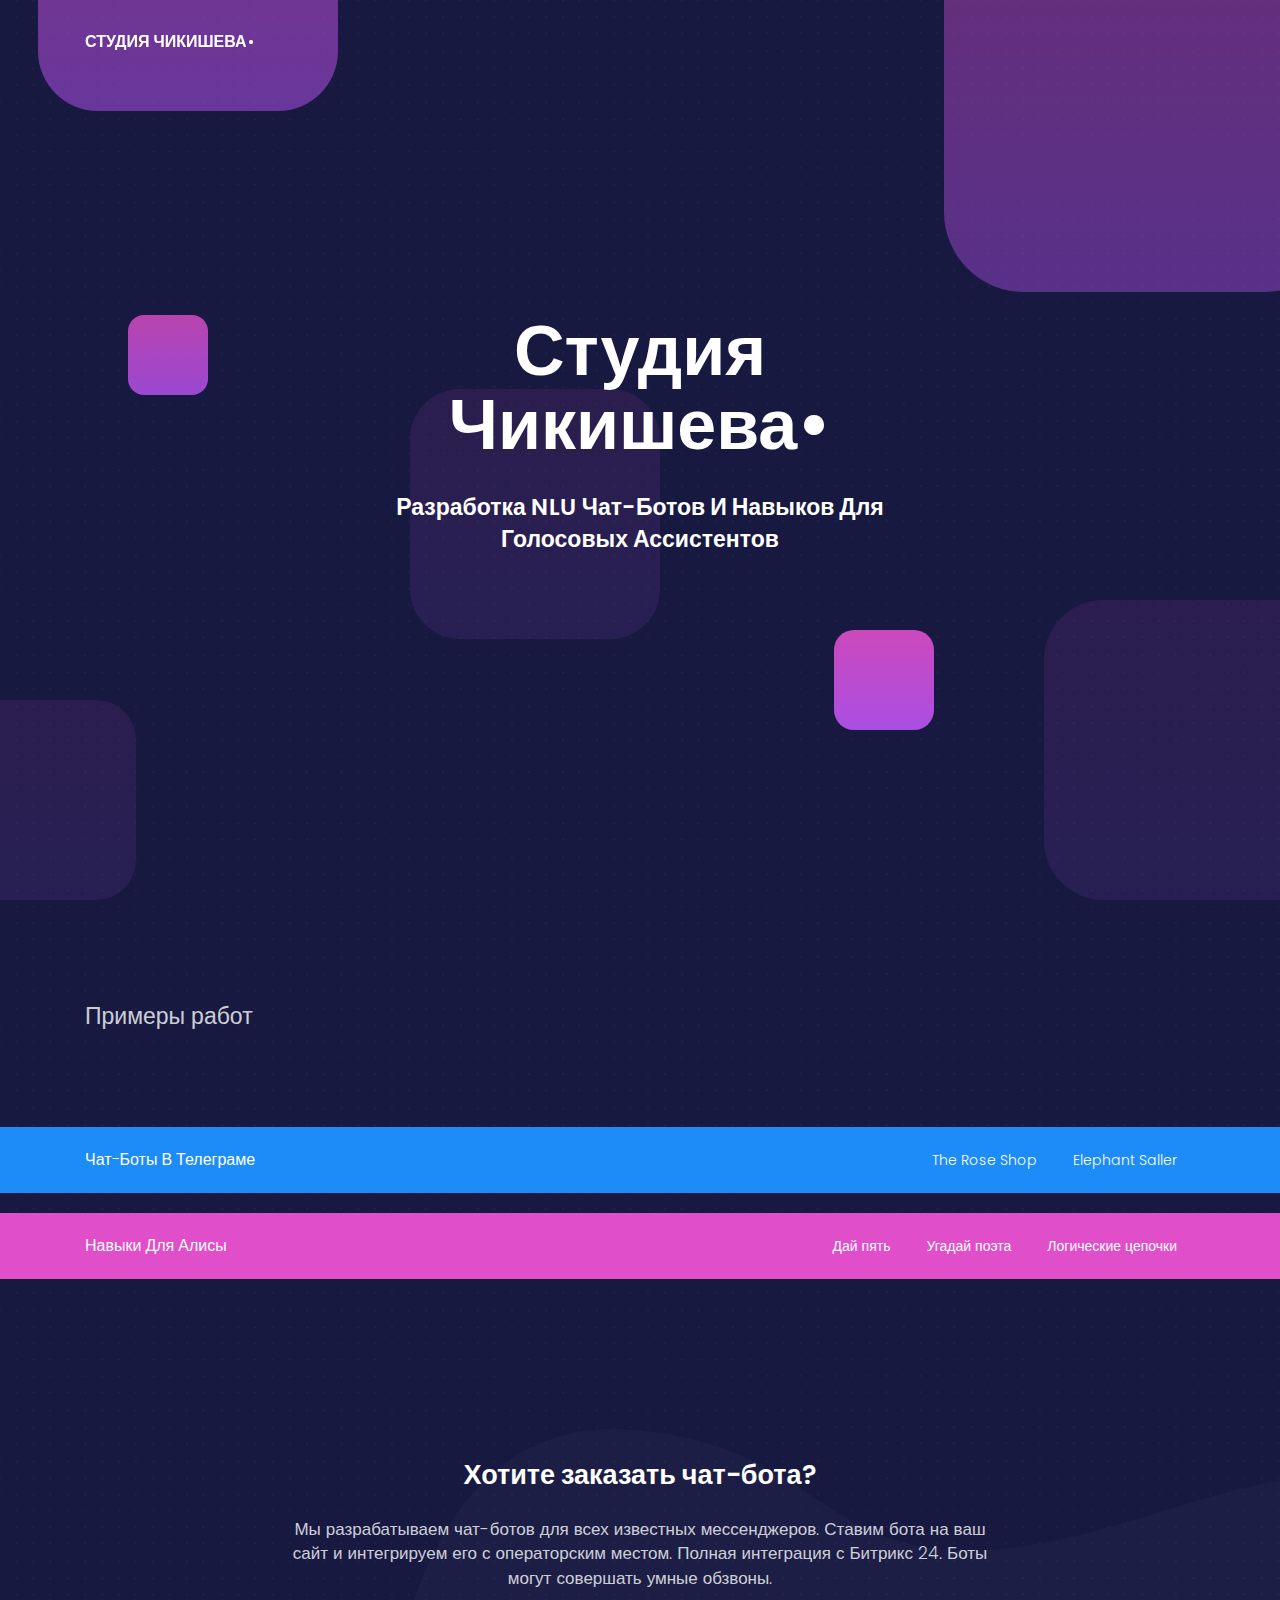
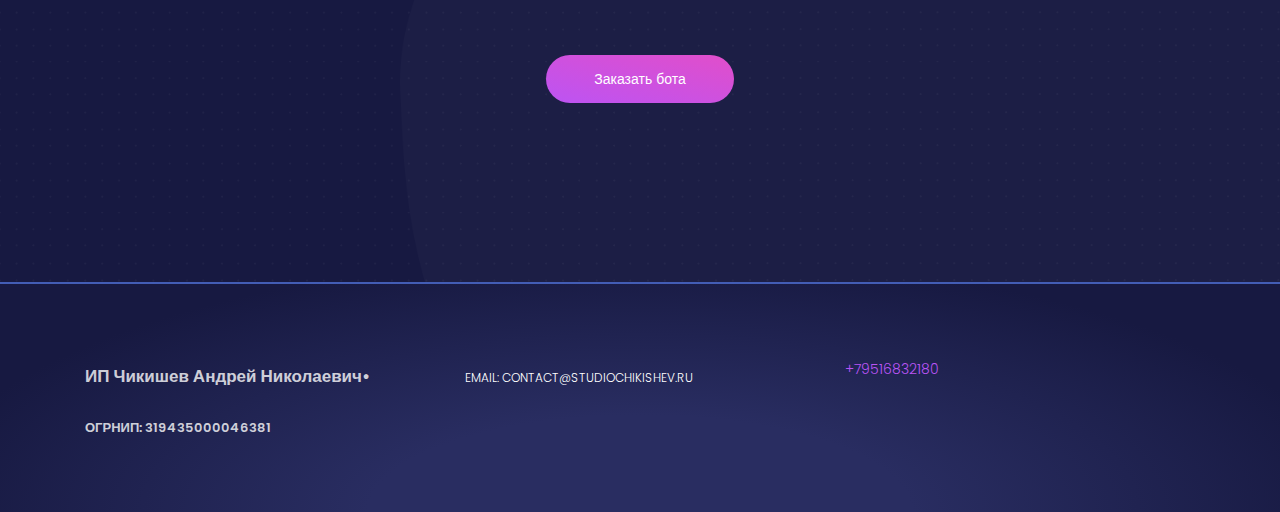
==== index.html @ 6bd506ae "test" ====
<!DOCTYPE html>
<html lang="ru">

<head>
    <meta charset="utf-8" />
    <meta name="viewport" content="width=device-width, initial-scale=1, shrink-to-fit=no">
    <link rel="apple-touch-icon" sizes="76x76" href="./assets/img/apple-icon.png">
    <title>
        СТУДИЯ ЧИКИШЕВА•
    </title>
    <!--     Fonts and icons     -->
    <link href="https://fonts.googleapis.com/css?family=Poppins:200,300,400,600,700,800" rel="stylesheet" />
    <link href="https://use.fontawesome.com/releases/v5.0.6/css/all.css" rel="stylesheet">
    <!-- Nucleo Icons -->
    <link href="./assets/css/nucleo-icons.css" rel="stylesheet" />
    <!-- CSS Files -->
    <link href="./assets/css/blk-design-system.css?v=1.0.0" rel="stylesheet" />
    <!-- CSS Just for demo purpose, don't include it in your project -->
    <link href="./assets/demo/demo.css" rel="stylesheet" />
</head>

<body class="index-page">
<!-- Navbar -->
<nav class="navbar navbar-expand-lg fixed-top navbar-transparent " color-on-scroll="100">
    <div class="container">
        <div class="navbar-translate">
            <a class="navbar-brand" href="index.html" rel="tooltip" title="Разработка NLU чат-ботов и навыков для голосовых ассистентов" data-placement="bottom" target="_blank">
                <span>СТУДИЯ ЧИКИШЕВА•</span>
            </a>
            <button class="navbar-toggler navbar-toggler" type="button" data-toggle="collapse" data-target="#navigation" aria-controls="navigation-index" aria-expanded="false" aria-label="Toggle navigation">
                <span class="navbar-toggler-bar bar1"></span>
                <span class="navbar-toggler-bar bar2"></span>
                <span class="navbar-toggler-bar bar3"></span>
            </button>
        </div>
        <div class="collapse navbar-collapse justify-content-end" id="navigation">
            <div class="navbar-collapse-header">
                <div class="row">
                    <div class="col-6 collapse-brand">
                        <a>
                            СТУДИЯ ЧИКИШЕВА•
                        </a>
                    </div>
                    <div class="col-6 collapse-close text-right">
                        <button type="button" class="navbar-toggler" data-toggle="collapse" data-target="#navigation" aria-controls="navigation-index" aria-expanded="false" aria-label="Toggle navigation">
                            <i class="tim-icons icon-simple-remove"></i>
                        </button>
                    </div>
                </div>
            </div>
            <!--<ul class="navbar-nav">
                <li class="nav-item p-0">
                    <a class="nav-link" rel="tooltip" title="Follow us on Twitter" data-placement="bottom" href="https://twitter.com/CreativeTim" target="_blank">
                        <i class="fab fa-twitter"></i>
                        <p class="d-lg-none d-xl-none">Twitter</p>
                    </a>
                </li>
                <li class="nav-item p-0">
                    <a class="nav-link" rel="tooltip" title="Like us on Facebook" data-placement="bottom" href="https://www.facebook.com/CreativeTim" target="_blank">
                        <i class="fab fa-facebook-square"></i>
                        <p class="d-lg-none d-xl-none">Facebook</p>
                    </a>
                </li>
                <li class="nav-item p-0">
                    <a class="nav-link" rel="tooltip" title="Follow us on Instagram" data-placement="bottom" href="https://www.instagram.com/CreativeTimOfficial" target="_blank">
                        <i class="fab fa-instagram"></i>
                        <p class="d-lg-none d-xl-none">Instagram</p>
                    </a>
                </li>
            </ul>-->
        </div>
    </div>
</nav>
<!-- End Navbar -->


<div class="wrapper">
    <div class="page-header header-filter">
        <div class="squares square1"></div>
        <div class="squares square2"></div>
        <div class="squares square3"></div>
        <div class="squares square4"></div>
        <div class="squares square5"></div>
        <div class="squares square6"></div>
        <div class="squares square7"></div>
        <div class="container">
            <div class="content-center brand">
                <h1 class="h1-seo">Студия Чикишева•</h1>
                <h3>Разработка NLU чат-ботов и навыков для голосовых ассистентов</h3>
            </div>
        </div>
    </div>
    <!--<div class="section section-navbars">
        <img src="assets/img/path3.png" class="path">
        <div class="container" id="menu-dropdown">
            <h3 class="title mb-3">Примеры работ</h3>
        </div>
    </div>-->

    <div class="section section-tabs">
        <div class="container">
            <div class="title">
                <h3 class="mb-3">Примеры работ</h3>
            </div>
            <!--<div class="row">
                <div class="col-md-10 ml-auto col-xl-6 mr-auto">
                    <div class="mb-3">
                        <small class="text-uppercase font-weight-bold">telegram</small>
                    </div>
                    &lt;!&ndash; Nav tabs &ndash;&gt;
                    <div class="card">
                        <div class="card-header">
                            <ul class="nav nav-tabs nav-tabs-primary" role="tablist">
                                <li class="nav-item">
                                    <a class="nav-link active" data-toggle="tab" href="https://telegram.me/my_shi_bot" role="tablist">
                                        <i class="tim-icons icon-spaceship"></i> Elephant saller
                                    </a>
                                </li>
                                &lt;!&ndash;<li class="nav-item">
                                    <a class="nav-link" data-toggle="tab" href="#link2" role="tablist">
                                        <i class="tim-icons icon-settings-gear-63"></i> Settings
                                    </a>
                                </li>
                                <li class="nav-item">
                                    <a class="nav-link" data-toggle="tab" href="#link3" role="tablist">
                                        <i class="tim-icons icon-bag-16"></i> Options
                                    </a>
                                </li>&ndash;&gt;
                            </ul>
                        </div>
                        <div class="card-body">
                            &lt;!&ndash; Tab panes &ndash;&gt;
                            <div class="tab-content tab-space">
                                <div class="tab-pane active" id="link1">
                                    <p>Бот с помощью которого можно оплачивать товары прямо в телеграме.
                                        <br />
                                        <br/> Оплата осуществляется через сервис Яндекс-Деньги.</p>
                                </div>
                                &lt;!&ndash;<div class="tab-pane" id="link2">
                                    <p>Completely synergize resource taxing relationships via premier niche markets. Professionally cultivate one-to-one customer service with robust ideas.
                                        <br />
                                        <br/>Dynamically innovate resource-leveling customer service for state of the art customer service.</p>
                                </div>
                                <div class="tab-pane" id="link3">
                                    <p>Efficiently unleash cross-media information without cross-media value. Quickly maximize timely deliverables for real-time schemas.
                                        <br />
                                        <br/> Dramatically maintain clicks-and-mortar solutions without functional solutions.</p>
                                </div>&ndash;&gt;
                            </div>
                        </div>
                    </div>
                </div>
                <div class="col-md-10 ml-auto col-xl-6 mr-auto">
                    <div class="mb-3">
                        <small class="text-uppercase font-weight-bold">telegram</small>
                    </div>
                    &lt;!&ndash; Tabs with Background on Card &ndash;&gt;
                    <div class="card">
                        <div class="card-header">
                            <ul class="nav nav-tabs nav-tabs-primary" role="tablist">
                                <li class="nav-item">
                                    <a class="nav-link active" data-toggle="tab" href="https://telegram.me/flowerstestchikishev_bot" role="tablist">
                                        The Rose Shop
                                    </a>
                                </li>
                                &lt;!&ndash;<li class="nav-item">
                                    <a class="nav-link" data-toggle="tab" href="#link5" role="tablist">
                                        Settings
                                    </a>
                                </li>
                                <li class="nav-item">
                                    <a class="nav-link" data-toggle="tab" href="#link6" role="tablist">
                                        Options
                                    </a>
                                </li>&ndash;&gt;
                            </ul>
                        </div>
                        <div class="card-body">
                            &lt;!&ndash; Tab panes &ndash;&gt;
                            <div class="tab-content tab-space">
                                <div class="tab-pane active" id="nav-link active">
                                    <p> Бот продавец цветов. Проверяет есть ли определнный товар в базе данных, выводит пользователю информацию о цене и других харрактеристиках товара. Считает общую сумму заказа.
                                </div>
                                &lt;!&ndash;<div class="tab-pane" id="link5">
                                    <p> I will be the leader of a company that ends up being worth billions of dollars, because I got the answers. I understand culture. I am the nucleus. I think that’s a responsibility that I have, to push possibilities, to show people, this is the level that things could be at. I think that’s a responsibility that I have, to push possibilities, to show people, this is the level that things could be at. </p>
                                </div>
                                <div class="tab-pane" id="link6">
                                    <p>I think that’s a responsibility that I have, to push possibilities, to show people, this is the level that things could be at. So when you get something that has the name Kanye West on it, it’s supposed to be pushing the furthest possibilities. I will be the leader of a company that ends up being worth billions of dollars, because I got the answers. I understand culture. I am the nucleus.</p>
                                </div>&ndash;&gt;
                            </div>
                        </div>
                    </div>
                    &lt;!&ndash; End Tabs on plain Card &ndash;&gt;
                </div>
                <div class="col-md-10 ml-auto col-xl-6 mr-auto">
                    <div class="mb-3">
                        <small class="text-uppercase font-weight-bold">telegram</small>
                    </div>
                    &lt;!&ndash; Tabs with Background on Card &ndash;&gt;
                    <div class="card">
                        <div class="card-header">
                            <ul class="nav nav-tabs nav-tabs-primary" role="tablist">
                                <li class="nav-item active">
                                    <a class="nav-link" href="https://telegram.me/flowerstestchikishev_bot">
                                        The Rose Shop
                                    </a>
                                </li>
                                &lt;!&ndash;<li class="nav-item">
                                    <a class="nav-link" data-toggle="tab" href="#link5" role="tablist">
                                        Settings
                                    </a>
                                </li>
                                <li class="nav-item">
                                    <a class="nav-link" data-toggle="tab" href="#link6" role="tablist">
                                        Options
                                    </a>
                                </li>&ndash;&gt;
                            </ul>
                        </div>
                        <div class="card-body">
                            &lt;!&ndash; Tab panes &ndash;&gt;
                            <div class="tab-content tab-space">
                                <div class="tab-pane active" src="https://telegram.me/flowerstestchikishev_bot">
                                    <p> Бот продавец цветов. Проверяет есть ли определнный товар в базе данных, выводит пользователю информацию о цене и других харрактеристиках товара. Считает общую сумму заказа.
                                </div>
                                &lt;!&ndash;<div class="tab-pane" id="link5">
                                    <p> I will be the leader of a company that ends up being worth billions of dollars, because I got the answers. I understand culture. I am the nucleus. I think that’s a responsibility that I have, to push possibilities, to show people, this is the level that things could be at. I think that’s a responsibility that I have, to push possibilities, to show people, this is the level that things could be at. </p>
                                </div>
                                <div class="tab-pane" id="link6">
                                    <p>I think that’s a responsibility that I have, to push possibilities, to show people, this is the level that things could be at. So when you get something that has the name Kanye West on it, it’s supposed to be pushing the furthest possibilities. I will be the leader of a company that ends up being worth billions of dollars, because I got the answers. I understand culture. I am the nucleus.</p>
                                </div>&ndash;&gt;
                            </div>
                        </div>
                    </div>
                    &lt;!&ndash; End Tabs on plain Card &ndash;&gt;
                </div>
            </div>-->
        </div>
    </div>
    <div id="navbar">
        <div class="navigation-example">
            <nav class="navbar navbar-expand-lg bg-info">
                <div class="container">
                    <div class="navbar-translate">
                        <a class="navbar-brand" href="https://telegram.me/">Чат-боты в телеграме</a>
                        <button class="navbar-toggler" type="button" data-toggle="collapse" data-target="example-navbar-info" aria-controls="navbarSupportedContent" aria-expanded="false" aria-label="Toggle navigation">
                            <span class="navbar-toggler-bar bar1"></span>
                            <span class="navbar-toggler-bar bar2"></span>
                            <span class="navbar-toggler-bar bar3"></span>
                        </button>
                    </div>
                    <div class="collapse navbar-collapse" id="example-navbar-info">
                        <ul class="navbar-nav ml-auto">
                            <li class="nav-item active">
                                <a class="nav-link" href="https://telegram.me/flowerstestchikishev_bot">
                                    The Rose Shop
                                </a>
                            </li>
                            <li class="nav-item">
                                <a class="nav-link" href="https://telegram.me/my_shi_bot">
                                    Elephant Saller
                                </a>
                            </li>
                        </ul>
                    </div>
                </div>
            </nav>

            <!--<div class="collapse navbar-collapse justify-content-end" id="navigation">
                <div class="navbar-collapse-header">
                    <div class="row">
                        <div class="col-6 collapse-brand">
                            <a>
                                BLK•
                            </a>
                        </div>
                        <div class="col-6 collapse-close text-right">
                            <button type="button" class="navbar-toggler" data-toggle="collapse" data-target="#navigation" aria-controls="navigation-index" aria-expanded="false" aria-label="Toggle navigation">
                                <i class="tim-icons icon-simple-remove"></i>
                            </button>
                        </div>
                    </div>
                </div>
                <ul class="navbar-nav">
                    <li class="nav-item p-0">
                        <a class="nav-link" rel="tooltip" title="Follow us on Twitter" data-placement="bottom" href="https://twitter.com/CreativeTim" target="_blank">
                            <i class="fab fa-twitter"></i>
                            <p class="d-lg-none d-xl-none">Twitter</p>
                        </a>
                    </li>-->

            <nav class="navbar navbar-expand-lg bg-primary">
                <div class="container">
                    <div class="navbar-translate">
                        <a class="navbar-brand" href="https://dialogs.yandex.ru/store/">Навыки для Алисы</a>
                        <button class="navbar-toggler" type="button" data-toggle="collapse" data-target="#example-navbar-primary" aria-controls="navbarSupportedContent" aria-expanded="false" aria-label="Toggle navigation">
                            <span class="navbar-toggler-bar bar1"></span>
                            <span class="navbar-toggler-bar bar2"></span>
                            <span class="navbar-toggler-bar bar3"></span>
                        </button>
                    </div>
                    <div class="collapse navbar-collapse" id="example-navbar-primary">
                        <ul class="navbar-nav ml-auto">
                            <li class="nav-item active">
                                <a class="nav-link" href="https://dialogs.yandex.ru/store/skills/fc20138f-daj-5">
                                    Дай пять
                                </a>
                            </li>
                            <li class="nav-item">
                                <a class="nav-link" href="https://dialogs.yandex.ru/store/skills/5841ddd6-ugadaj-poeta">
                                    Угадай поэта
                                </a>
                            </li>
                            <li class="nav-item">
                                <a class="nav-link" href="https://dialogs.yandex.ru/store/skills/9e7486e7-logicheskie-cepoch">
                                    Логические цепочки
                                </a>
                            </li>
                        </ul>
                    </div>
                </div>
            </nav>
            <!-- End Navbar Info -->
            <!-- Navbar Success -->
            <!--<nav class="navbar navbar-expand-lg bg-success">
                <div class="container">
                    <div class="navbar-translate">
                        <a class="navbar-brand" href="#">Боты в вконтакте</a>
                        <button class="navbar-toggler" type="button" data-toggle="collapse" data-target="#example-navbar-success" aria-controls="navbarSupportedContent" aria-expanded="false" aria-label="Toggle navigation">
                            <span class="navbar-toggler-bar bar1"></span>
                            <span class="navbar-toggler-bar bar2"></span>
                            <span class="navbar-toggler-bar bar3"></span>
                        </button>
                    </div>
                    <div class="collapse navbar-collapse" id="example-navbar-success">
                        <ul class="navbar-nav ml-auto">
                            <li class="nav-item active">
                                <a class="nav-link" href="#pablo">
                                    <i class="tim-icons icon-world"></i>
                                </a>
                            </li>
                            <li class="nav-item">
                                <a class="nav-link" href="#pablo">
                                    <i class="tim-icons icon-single-02"></i>
                                </a>
                            </li>
                            <li class="nav-item">
                                <a class="nav-link" href="#pablo">
                                    <i class="tim-icons icon-settings-gear-63"></i>
                                </a>
                            </li>
                        </ul>
                    </div>
                </div>
            </nav>-->
            <!-- End Navbar Success -->
            <!-- Navbar Warning -->
            <!--<nav class="navbar navbar-expand-lg bg-warning">
                <div class="container">
                    <div class="navbar-translate">
                        <a class="navbar-brand" href="#pablo">Боты в facebook</a>
                        <button class="navbar-toggler" type="button" data-toggle="collapse" data-target="#example-navbar-warning" aria-controls="navbarSupportedContent" aria-expanded="false" aria-label="Toggle navigation">
                            <span class="navbar-toggler-bar bar1"></span>
                            <span class="navbar-toggler-bar bar2"></span>
                            <span class="navbar-toggler-bar bar3"></span>
                        </button>
                    </div>
                    <div class="collapse navbar-collapse" id="example-navbar-warning">
                        <ul class="navbar-nav ml-auto">
                            <li class="nav-item">
                                <a class="nav-link" href="#pablo">
                                    <i class="fab fa-facebook-square"></i>
                                </a>
                            </li>
                            <li class="nav-item">
                                <a class="nav-link" href="#pablo">
                                    <i class="fab fa-twitter"></i>
                                </a>
                            </li>
                            <li class="nav-item">
                                <a class="nav-link" href="#pablo">
                                    <i class="fab fa-google-plus"></i>
                                </a>
                            </li>
                            <li class="nav-item">
                                <a class="nav-link" href="#pablo">
                                    <i class="fab fa-instagram"></i>
                                </a>
                            </li>
                        </ul>
                    </div>
                </div>
            </nav>-->
            <!-- End Navbar Warning -->
            <!-- Navbar Danger -->
            <!--<nav class="navbar navbar-expand-lg bg-danger">
                <div class="container">
                    <div class="navbar-translate">
                        <a class="navbar-brand" href="#pablo">Боты в виджете на сайте(интеграция с битрикс 24)</a>
                        <button class="navbar-toggler" type="button" data-toggle="collapse" data-target="#example-navbar-danger" aria-controls="navbarSupportedContent" aria-expanded="false" aria-label="Toggle navigation">
                            <span class="navbar-toggler-bar bar1"></span>
                            <span class="navbar-toggler-bar bar2"></span>
                            <span class="navbar-toggler-bar bar3"></span>
                        </button>
                    </div>
                    <div class="collapse navbar-collapse" id="example-navbar-danger">
                        <ul class="navbar-nav ml-auto">
                            <li class="nav-item">
                                <a class="nav-link" href="#pablo">
                                    <i class="fab fa-facebook-square"></i> Share
                                </a>
                            </li>
                            <li class="nav-item">
                                <a class="nav-link" href="#pablo">
                                    <i class="fab fa-twitter"></i> Tweet
                                </a>
                            </li>
                            <li class="nav-item">
                                <a class="nav-link" href="#pablo">
                                    <i class="fab fa-pinterest"></i> Pin
                                </a>
                            </li>
                        </ul>
                    </div>
                </div>
            </nav>-->
            <!-- End Navbar Danger -->

            <!--<div class="section section-examples" data-background-color="black">
                <img src="assets/img/path1.png" class="path">
                <div class="space-50"></div>
                <div class="container">
                    <div class="row justify-content-md-center">
                        <div class="text-center col-md-12 col-lg-8">
                            <h2 class="title">Разработка на двух платформах</h2>
                            <h4 class="description">Мы разрабатываем чат-ботов на платформах компании Just AI.</h4>
                        </div>
                    </div>
                    <br>
                </div>
                <div class="container text-center">
                    <div class="row">
                        <div class="col-sm-6">
                            <a href="https://aimylogic.com/ru">
                                <img src="assets/img/aimylogic.png" alt="Image" class="img-raised">
                            </a>
                            <a href="https://aimylogic.com/ru" class="btn btn-simple btn-primary btn-round">Aimylogic</a>
                        </div>
                        <div class="col-sm-6">
                            <a href="https://just-ai.com/">
                                <img src="assets/img/jaicp2.png" alt="Image" class="img-raised">
                            </a>
                            <a href="https://just-ai.com/" class="btn btn-simple btn-primary btn-round">JAICP</a>
                        </div>
                    </div>
                </div>
            </div>-->

            <div class="section section-download" id="#download-section" data-background-color="black">
                <img src="assets/img/path1.png" class="path">
                <div class="container">
                    <div class="row justify-content-md-center">
                        <div class="text-center col-md-12 col-lg-8">
                            <h2 class="title">Хотите заказать чат-бота?</h2>
                            <h4 class="description">Мы разрабатываем чат-ботов для всех известных мессенджеров. Ставим бота на ваш сайт и интегрируем его с операторским местом. Полная интеграция с Битрикс 24. Боты могут совершать умные обзвоны.</h4>
                        </div>
                        <div class="text-center col-md-12 col-lg-8">
                            <a href="mailto:contact@studiochikishev.ru" class="btn btn-primary btn-round btn-lg" role="button">
                                Заказать бота
                            </a>
                        </div>
                    </div>
                    <br>
                    <br>
                    <br>
                    <br>
                    <br>
                    <!--<div class="row row-grid align-items-center my-md">
                        <div class="col-lg-6">
                            <h3 class="text-primary font-weight-light mb-2">Спасибо что выбрали нас!</h3>
                        </div>
                    </div>-->
                </div>
            </div>
        </div>
        <footer class="footer">
            <div class="container">
                <div class="row">
                    <div class="col-md-4">
                        <h4 class="title">ИП Чикишев Андрей Николаевич•</h4>
                        <h5 class="title">ОГРНИП: 319435000046381</h5>
                    </div>
                    <!--<div class="col-md-3">
                        <ul class="nav">
                            <li class="nav-item">
                                <a href="./index.html" class="nav-link">
                                    Home
                                </a>
                            </li>
                        </ul>
                    </div>-->
                    <div class="col-md-4">
                        <ul class="nav">
                            <li class="nav-item">
                                <a href="mailto:contact@studiochikishev.ru" class="nav-link">
                                    email: contact@studiochikishev.ru
                                </a>
                            </li>
                        </ul>
                    </div>
                    <div class="col-md-4">
                        <ul class="nav">
                            <li class="nav-item">
                                <!--<a href="tel:+79516832180" class="nav-link">
                                    телефон: +79516832180
                                </a>-->
                                <a href="/help.html">+79516832180</a>
                            </li>
                        </ul>
                    </div>
                    <!--<div class="col-md-3">
                        <h3 class="title">Подписывайтесь на нас:</h3>
                        <div class="btn-wrapper profile">
                            <a target="_blank" href="https://twitter.com/creativetim" class="btn btn-icon btn-neutral btn-round btn-simple" data-toggle="tooltip" data-original-title="Follow us">
                                <i class="fab fa-twitter"></i>
                            </a>
                            <a target="_blank" href="https://www.facebook.com/creativetim" class="btn btn-icon btn-neutral btn-round btn-simple" data-toggle="tooltip" data-original-title="Like us">
                                <i class="fab fa-facebook-square"></i>
                            </a>
                            <a target="_blank" href="https://dribbble.com/creativetim" class="btn btn-icon btn-neutral  btn-round btn-simple" data-toggle="tooltip" data-original-title="Follow us">
                                <i class="fab fa-dribbble"></i>
                            </a>
                        </div>
                    </div>-->
                </div>
            </div>
        </footer>
    </div>
    <!--   Core JS Files   -->
    <script src="./assets/js/core/jquery.min.js" type="text/javascript"></script>
    <script src="./assets/js/core/popper.min.js" type="text/javascript"></script>
    <script src="./assets/js/core/bootstrap.min.js" type="text/javascript"></script>
    <script src="./assets/js/plugins/perfect-scrollbar.jquery.min.js"></script>
    <!--  Plugin for Switches, full documentation here: http://www.jque.re/plugins/version3/bootstrap.switch/ -->
    <script src="./assets/js/plugins/bootstrap-switch.js"></script>
    <!--  Plugin for the Sliders, full documentation here: http://refreshless.com/nouislider/ -->
    <script src="./assets/js/plugins/nouislider.min.js" type="text/javascript"></script>
    <!-- Chart JS -->
    <script src="./assets/js/plugins/chartjs.min.js"></script>
    <!--  Plugin for the DatePicker, full documentation here: https://github.com/uxsolutions/bootstrap-datepicker -->
    <script src="./assets/js/plugins/moment.min.js"></script>
    <script src="./assets/js/plugins/bootstrap-datetimepicker.js" type="text/javascript"></script>
    <!-- Black Dashboard DEMO methods, don't include it in your project! -->
    <script src="./assets/demo/demo.js"></script>
    <!-- Control Center for Black UI Kit: parallax effects, scripts for the example pages etc -->
    <script src="./assets/js/blk-design-system.min.js?v=1.0.0" type="text/javascript"></script>
    <script>
        $(document).ready(function() {
            blackKit.initDatePicker();
            blackKit.initSliders();
        });

        function scrollToDownload() {

            if ($('.section-download').length != 0) {
                $("html, body").animate({
                    scrollTop: $('.section-download').offset().top
                }, 1000);
            }
        }
    </script>
</body>
---- assets/css/nucleo-icons.css ----
/* --------------------------------

Nucleo Outline Web Font - nucleoapp.com/
License - nucleoapp.com/license/
Created using IcoMoon - icomoon.io

-------------------------------- */

@font-face {
  font-family: 'Nucleo';
  src: url('../fonts/nucleo.eot');
  src: url('../fonts/nucleo.eot') format('embedded-opentype'), url('../fonts/nucleo.woff2') format('woff2'), url('../fonts/nucleo.woff') format('woff'), url('../fonts/nucleo.ttf') format('truetype'), url('../fonts/nucleo.svg') format('svg');
  font-weight: normal;
  font-style: normal;
}

/*------------------------
	base class definition
-------------------------*/

.tim-icons {
  display: inline-block;
  font: normal normal normal 1em/1 'Nucleo';
  vertical-align: middle;
  speak: none;
  text-transform: none;
  /* Better Font Rendering */
  -webkit-font-smoothing: antialiased;
  -moz-osx-font-smoothing: grayscale;
}

.font-icon-detail {
  text-align: center;
  padding: 45px 0 30px;
  border: 1px solid #e44cc4;
  border-radius: .1875rem;
  margin: 15px 0;
  min-height: 168px;
}

.font-icon-detail i {
  color: #FFFFFF;
  font-size: 1.5em;
}

.font-icon-detail p {
  color: #e44cc4 !important;
  margin-top: 30px;
  padding: 0 10px;
  font-size: .7142em;
}

/*------------------------
  change icon size
-------------------------*/

.tim-icons-sm {
  font-size: 0.8em;
}

.tim-icons-lg {
  font-size: 1.2em;
}

/* absolute units */

.tim-icons-16 {
  font-size: 16px;
}

.tim-icons-32 {
  font-size: 32px;
}

/*----------------------------------
  add a square/circle background
-----------------------------------*/

.tim-icons-bg-square,
.tim-icons-bg-circle {
  padding: 0.35em;
}

.tim-icons-bg-circle {
  border-radius: 50%;
}

/*------------------------
  list icons
-------------------------*/

/*------------------------
  spinning icons
-------------------------*/

.tim-icons-is-spinning {
  -webkit-animation: tim-icons-spin 2s infinite linear;
  -moz-animation: tim-icons-spin 2s infinite linear;
  animation: tim-icons-spin 2s infinite linear;
}

@-webkit-keyframes tim-icons-spin {
  0% {
    -webkit-transform: rotate(0deg);
  }
  100% {
    -webkit-transform: rotate(360deg);
  }
}

@-moz-keyframes tim-icons-spin {
  0% {
    -moz-transform: rotate(0deg);
  }
  100% {
    -moz-transform: rotate(360deg);
  }
}

@keyframes tim-icons-spin {
  0% {
    -webkit-transform: rotate(0deg);
    -moz-transform: rotate(0deg);
    -ms-transform: rotate(0deg);
    -o-transform: rotate(0deg);
    transform: rotate(0deg);
  }
  100% {
    -webkit-transform: rotate(360deg);
    -moz-transform: rotate(360deg);
    -ms-transform: rotate(360deg);
    -o-transform: rotate(360deg);
    transform: rotate(360deg);
  }
}

/*------------------------
  rotated/flipped icons
-------------------------*/

/*------------------------
	icons
-------------------------*/

.icon-alert-circle-exc::before {
  content: "\ea02";
}

.icon-align-center::before {
  content: "\ea03";
}

.icon-align-left-2::before {
  content: "\ea04";
}

.icon-app::before {
  content: "\ea05";
}

.icon-atom::before {
  content: "\ea06";
}

.icon-attach-87::before {
  content: "\ea07";
}

.icon-badge::before {
  content: "\ea08";
}

.icon-bag-16::before {
  content: "\ea09";
}

.icon-bank::before {
  content: "\ea0a";
}

.icon-basket-simple::before {
  content: "\ea0b";
}

.icon-bell-55::before {
  content: "\ea0c";
}

.icon-bold::before {
  content: "\ea0d";
}

.icon-book-bookmark::before {
  content: "\ea0e";
}

.icon-bulb-63::before {
  content: "\ea0f";
}

.icon-bullet-list-67::before {
  content: "\ea10";
}

.icon-bus-front-12::before {
  content: "\ea11";
}

.icon-button-pause::before {
  content: "\ea12";
}

.icon-button-power::before {
  content: "\ea13";
}

.icon-calendar-60::before {
  content: "\ea14";
}

.icon-camera-18::before {
  content: "\ea15";
}

.icon-caps-small::before {
  content: "\ea16";
}

.icon-cart::before {
  content: "\ea17";
}

.icon-chart-bar-32::before {
  content: "\ea18";
}

.icon-chart-pie-36::before {
  content: "\ea19";
}

.icon-chat-33::before {
  content: "\ea1a";
}

.icon-check-2::before {
  content: "\ea1b";
}

.icon-cloud-download-93::before {
  content: "\ea1c";
}

.icon-cloud-upload-94::before {
  content: "\ea1d";
}

.icon-coins::before {
  content: "\ea1e";
}

.icon-compass-05::before {
  content: "\ea1f";
}

.icon-controller::before {
  content: "\ea20";
}

.icon-credit-card::before {
  content: "\ea21";
}

.icon-delivery-fast::before {
  content: "\ea22";
}

.icon-double-left::before {
  content: "\ea23";
}

.icon-double-right::before {
  content: "\ea24";
}

.icon-email-85::before {
  content: "\ea25";
}

.icon-gift-2::before {
  content: "\ea26";
}

.icon-globe-2::before {
  content: "\ea27";
}

.icon-headphones::before {
  content: "\ea28";
}

.icon-heart-2::before {
  content: "\ea29";
}

.icon-html5::before {
  content: "\ea2a";
}

.icon-image-02::before {
  content: "\ea2b";
}

.icon-istanbul::before {
  content: "\ea2c";
}

.icon-key-25::before {
  content: "\ea2d";
}

.icon-laptop::before {
  content: "\ea2e";
}

.icon-light-3::before {
  content: "\ea2f";
}

.icon-link-72::before {
  content: "\ea30";
}

.icon-lock-circle::before {
  content: "\ea31";
}

.icon-map-big::before {
  content: "\ea32";
}

.icon-minimal-down::before {
  content: "\ea33";
}

.icon-minimal-left::before {
  content: "\ea34";
}

.icon-minimal-right::before {
  content: "\ea35";
}

.icon-minimal-up::before {
  content: "\ea36";
}

.icon-mobile::before {
  content: "\ea37";
}

.icon-molecule-40::before {
  content: "\ea38";
}

.icon-money-coins::before {
  content: "\ea39";
}

.icon-notes::before {
  content: "\ea3a";
}

.icon-palette::before {
  content: "\ea3b";
}

.icon-paper::before {
  content: "\ea3c";
}

.icon-pencil::before {
  content: "\ea3d";
}

.icon-pin::before {
  content: "\ea3e";
}

.icon-planet::before {
  content: "\ea3f";
}

.icon-puzzle-10::before {
  content: "\ea40";
}

.icon-satisfied::before {
  content: "\ea41";
}

.icon-scissors::before {
  content: "\ea42";
}

.icon-send::before {
  content: "\ea43";
}

.icon-settings-gear-63::before {
  content: "\ea44";
}

.icon-settings::before {
  content: "\ea45";
}

.icon-simple-add::before {
  content: "\ea46";
}

.icon-simple-delete::before {
  content: "\ea47";
}

.icon-simple-remove::before {
  content: "\ea48";
}

.icon-single-02::before {
  content: "\ea49";
}

.icon-single-copy-04::before {
  content: "\ea4a";
}

.icon-sound-wave::before {
  content: "\ea4b";
}

.icon-spaceship::before {
  content: "\ea4c";
}

.icon-square-pin::before {
  content: "\ea4d";
}

.icon-support-17::before {
  content: "\ea4e";
}

.icon-tablet-2::before {
  content: "\ea4f";
}

.icon-tag::before {
  content: "\ea50";
}

.icon-tap-02::before {
  content: "\ea51";
}

.icon-tie-bow::before {
  content: "\ea52";
}

.icon-time-alarm::before {
  content: "\ea53";
}

.icon-trash-simple::before {
  content: "\ea54";
}

.icon-triangle-right-17::before {
  content: "\ea55";
}

.icon-trophy::before {
  content: "\ea56";
}

.icon-tv-2::before {
  content: "\ea57";
}

.icon-upload::before {
  content: "\ea58";
}

.icon-user-run::before {
  content: "\ea59";
}

.icon-vector::before {
  content: "\ea5a";
}

.icon-video-66::before {
  content: "\ea5b";
}

.icon-volume-98::before {
  content: "\ea5c";
}

.icon-wallet-43::before {
  content: "\ea5d";
}

.icon-watch-time::before {
  content: "\ea5e";
}

.icon-wifi::before {
  content: "\ea5f";
}

.icon-world::before {
  content: "\ea60";
}

.icon-zoom-split::before {
  content: "\ea61";
}

.icon-refresh-01::before {
  content: "\ea62";
}

.icon-refresh-02::before {
  content: "\ea63";
}

.icon-shape-star::before {
  content: "\ea64";
}

.icon-components::before {
  content: "\ea65";
}
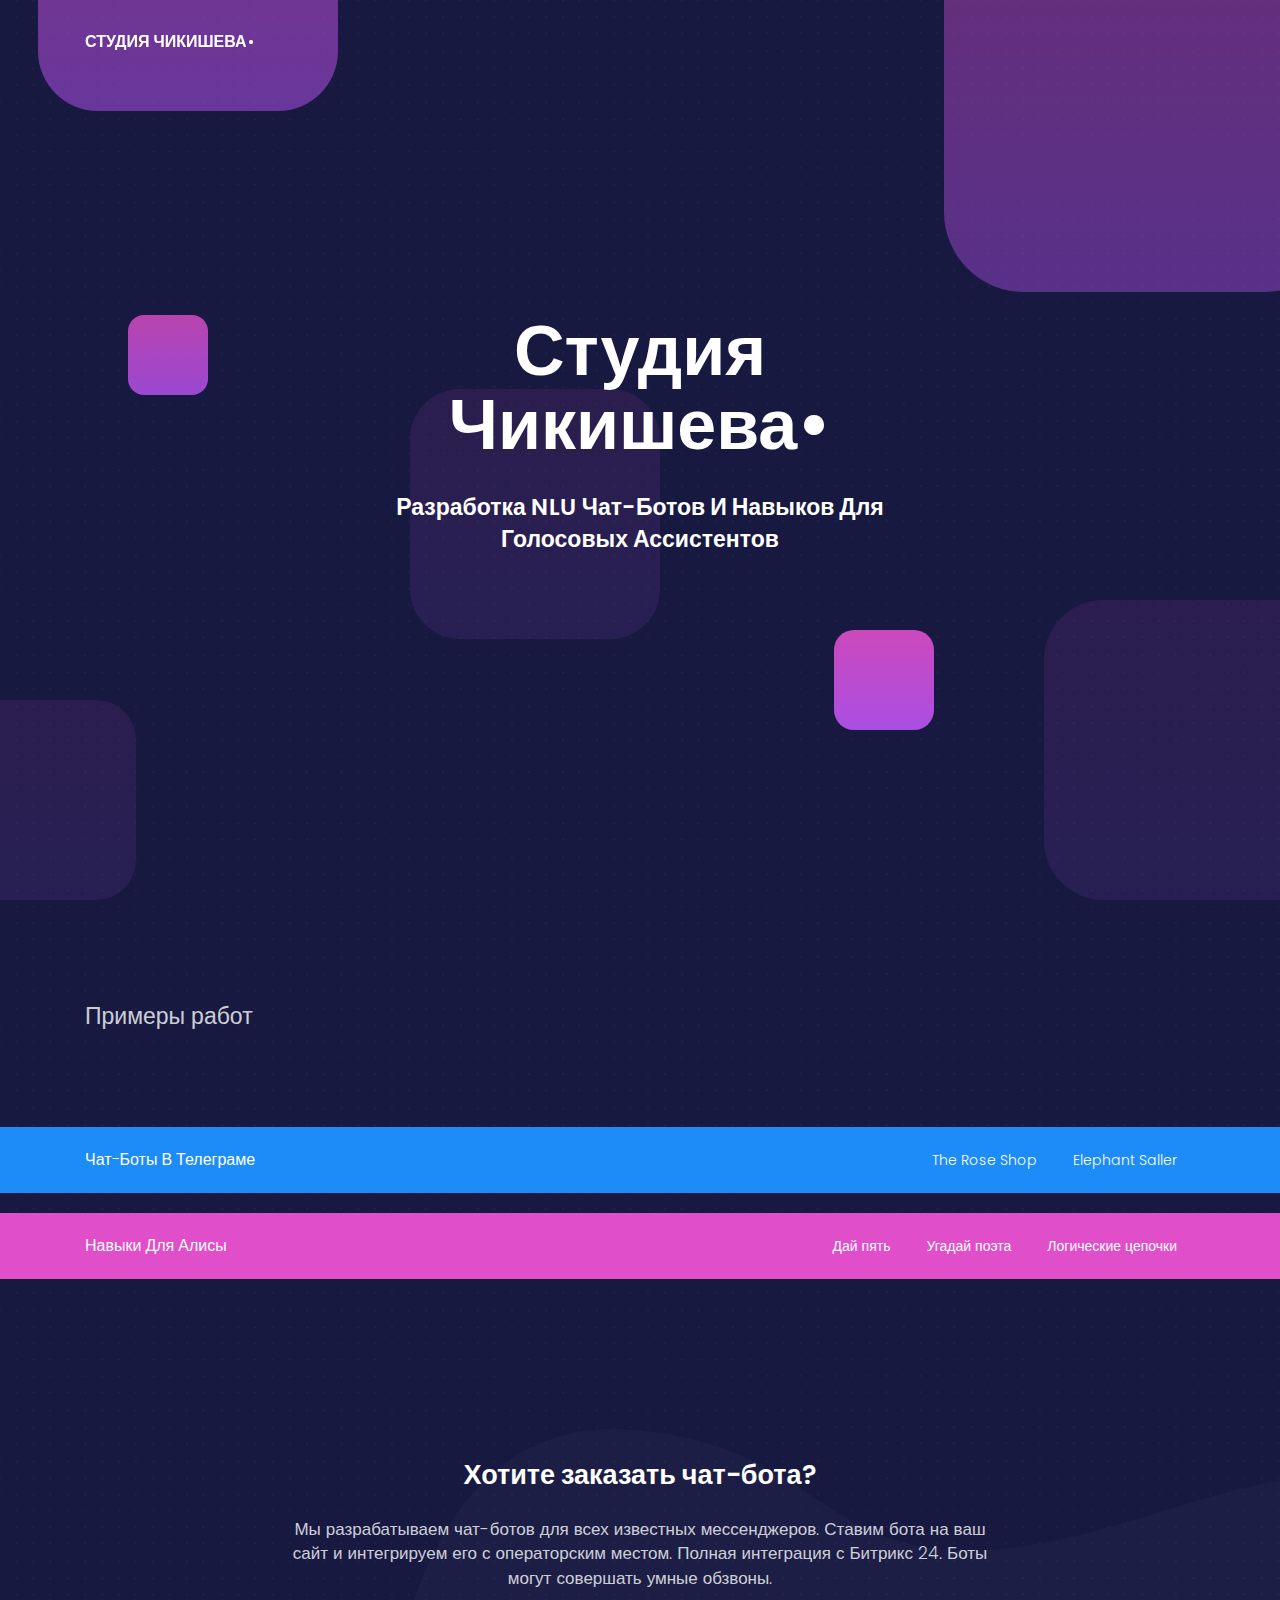
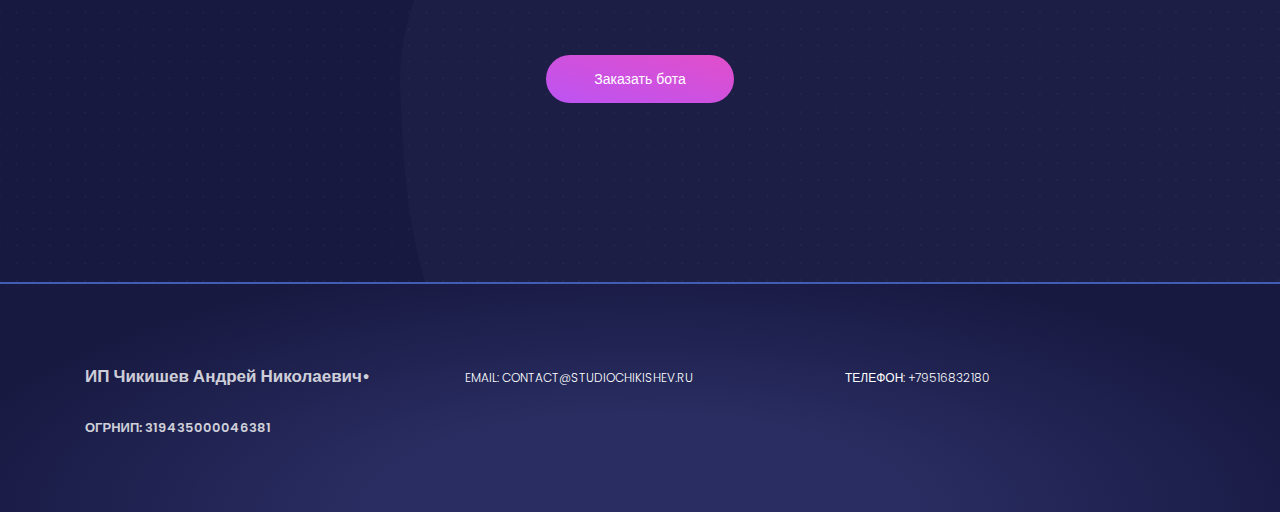
==== commit 4d97a978: "test" ====
--- a/index.html
+++ b/index.html
@@ -511,10 +511,9 @@
                     <div class="col-md-4">
                         <ul class="nav">
                             <li class="nav-item">
-                                <!--<a href="tel:+79516832180" class="nav-link">
+                                <a href="tel:+79516832180" class="nav-link">
                                     телефон: +79516832180
-                                </a>-->
-                                <a href="/help.html">+79516832180</a>
+                                </a>
                             </li>
                         </ul>
                     </div>
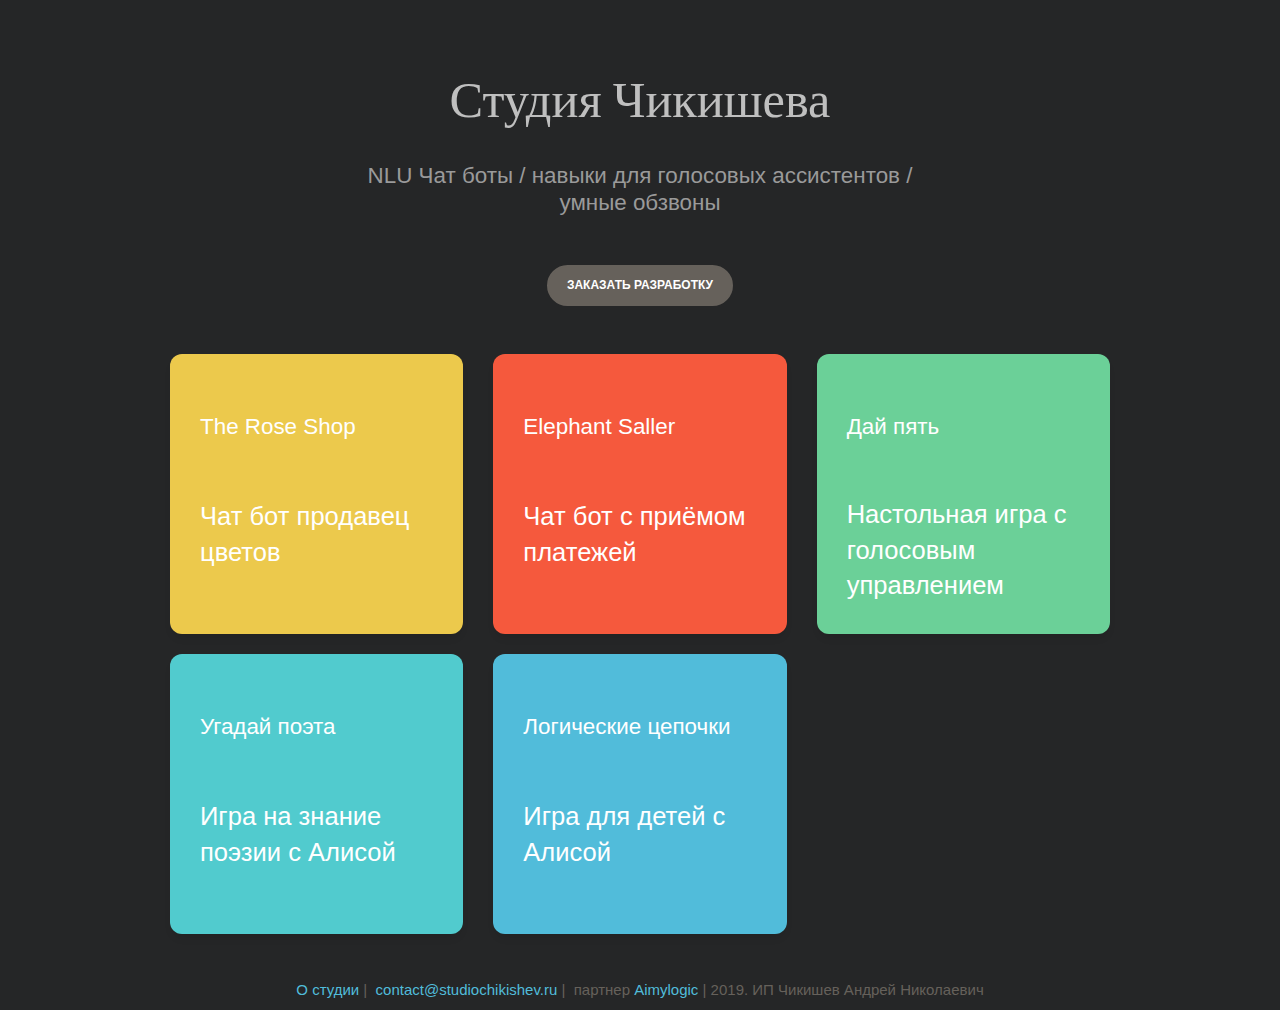
==== commit 64277611: "rebranding" ====
--- a/index.html
+++ b/index.html
@@ -1,572 +1,116 @@
-<!DOCTYPE html>
+<!doctype html>
 <html lang="ru">
+<head>
+    <meta charset="utf-8">
+    <meta http-equiv="X-UA-Compatible" content="IE=edge,chrome=1">
+    <meta name="viewport" content="width=device-width, initial-scale=1">
 
-<head>
-    <meta charset="utf-8" />
-    <meta name="viewport" content="width=device-width, initial-scale=1, shrink-to-fit=no">
-    <link rel="apple-touch-icon" sizes="76x76" href="./assets/img/apple-icon.png">
-    <title>
-        СТУДИЯ ЧИКИШЕВА•
-    </title>
-    <!--     Fonts and icons     -->
-    <link href="https://fonts.googleapis.com/css?family=Poppins:200,300,400,600,700,800" rel="stylesheet" />
-    <link href="https://use.fontawesome.com/releases/v5.0.6/css/all.css" rel="stylesheet">
-    <!-- Nucleo Icons -->
-    <link href="./assets/css/nucleo-icons.css" rel="stylesheet" />
-    <!-- CSS Files -->
-    <link href="./assets/css/blk-design-system.css?v=1.0.0" rel="stylesheet" />
-    <!-- CSS Just for demo purpose, don't include it in your project -->
-    <link href="./assets/demo/demo.css" rel="stylesheet" />
+    <title>studiochikishev</title>
+
+    <!--<meta name="description" content="Принимайте платежи без сайта или через чат-ботов и голосовых ассистентов">-->
+    <!--<meta name="image" content="/img/logo.png"/>-->
+
+    <link href="css/bootstrap.min.css" rel="stylesheet">
+    <link href="css/nucleo-icons.css" rel="stylesheet">
+    <link href="css/paper-kit.css" rel="stylesheet">
+    <link href="css/animate.css" rel="stylesheet">
+    <link href="css/main.css" rel="stylesheet">
+    <link href="css/style.css" rel="stylesheet">
+
+    <!-- Global site tag (gtag.js) - Google Analytics -->
+    <script async src="https://www.googletagmanager.com/gtag/js?id=UA-145269857-3"></script>
+    <script>
+        window.dataLayer = window.dataLayer || [];
+        function gtag(){dataLayer.push(arguments);}
+        gtag('js', new Date());
+
+        gtag('config', 'UA-145269857-3');
+    </script>
+
+
 </head>
 
-<body class="index-page">
-<!-- Navbar -->
-<nav class="navbar navbar-expand-lg fixed-top navbar-transparent " color-on-scroll="100">
-    <div class="container">
-        <div class="navbar-translate">
-            <a class="navbar-brand" href="index.html" rel="tooltip" title="Разработка NLU чат-ботов и навыков для голосовых ассистентов" data-placement="bottom" target="_blank">
-                <span>СТУДИЯ ЧИКИШЕВА•</span>
-            </a>
-            <button class="navbar-toggler navbar-toggler" type="button" data-toggle="collapse" data-target="#navigation" aria-controls="navigation-index" aria-expanded="false" aria-label="Toggle navigation">
-                <span class="navbar-toggler-bar bar1"></span>
-                <span class="navbar-toggler-bar bar2"></span>
-                <span class="navbar-toggler-bar bar3"></span>
-            </button>
-        </div>
-        <div class="collapse navbar-collapse justify-content-end" id="navigation">
-            <div class="navbar-collapse-header">
-                <div class="row">
-                    <div class="col-6 collapse-brand">
-                        <a>
-                            СТУДИЯ ЧИКИШЕВА•
-                        </a>
-                    </div>
-                    <div class="col-6 collapse-close text-right">
-                        <button type="button" class="navbar-toggler" data-toggle="collapse" data-target="#navigation" aria-controls="navigation-index" aria-expanded="false" aria-label="Toggle navigation">
-                            <i class="tim-icons icon-simple-remove"></i>
-                        </button>
-                    </div>
+<body>
+<div class="container">
+    <div class="row mt-5">
+        <div class="col-md-8 ml-auto mr-auto text-center">
+            <div class="brand">
+                <h1 class="text-center brand">Студия Чикишева</h1>
+                <h4 class="description"><b>NLU Чат боты / навыки для голосовых ассистентов / умные обзвоны</b></h4>
+            </div>
+            <form class="pt-5 pb-5" action="order.html">
+                <div class="btn-group">
+                    <button type="submit" class="btn btn-dark btn-round"> <span>Заказать разработку</span></button>
                 </div>
-            </div>
-            <!--<ul class="navbar-nav">
-                <li class="nav-item p-0">
-                    <a class="nav-link" rel="tooltip" title="Follow us on Twitter" data-placement="bottom" href="https://twitter.com/CreativeTim" target="_blank">
-                        <i class="fab fa-twitter"></i>
-                        <p class="d-lg-none d-xl-none">Twitter</p>
-                    </a>
-                </li>
-                <li class="nav-item p-0">
-                    <a class="nav-link" rel="tooltip" title="Like us on Facebook" data-placement="bottom" href="https://www.facebook.com/CreativeTim" target="_blank">
-                        <i class="fab fa-facebook-square"></i>
-                        <p class="d-lg-none d-xl-none">Facebook</p>
-                    </a>
-                </li>
-                <li class="nav-item p-0">
-                    <a class="nav-link" rel="tooltip" title="Follow us on Instagram" data-placement="bottom" href="https://www.instagram.com/CreativeTimOfficial" target="_blank">
-                        <i class="fab fa-instagram"></i>
-                        <p class="d-lg-none d-xl-none">Instagram</p>
-                    </a>
-                </li>
-            </ul>-->
+            </form>
         </div>
     </div>
-</nav>
-<!-- End Navbar -->
+</div>
 
-
-<div class="wrapper">
-    <div class="page-header header-filter">
-        <div class="squares square1"></div>
-        <div class="squares square2"></div>
-        <div class="squares square3"></div>
-        <div class="squares square4"></div>
-        <div class="squares square5"></div>
-        <div class="squares square6"></div>
-        <div class="squares square7"></div>
-        <div class="container">
-            <div class="content-center brand">
-                <h1 class="h1-seo">Студия Чикишева•</h1>
-                <h3>Разработка NLU чат-ботов и навыков для голосовых ассистентов</h3>
+<div class="container work" id="work">
+    <div id="page">
+        <div class="row">
+            <div class="col-lg-4">
+                <a href="https://telegram.me/flowerstestchikishev_bot">
+                    <div class="card card-body card-pill yellow">
+                        <h4 class="title">The Rose Shop</h4>
+                        <h3><span>Чат бот продавец цветов</span></h3>
+                    </div>
+                </a>
             </div>
-        </div>
-    </div>
-    <!--<div class="section section-navbars">
-        <img src="assets/img/path3.png" class="path">
-        <div class="container" id="menu-dropdown">
-            <h3 class="title mb-3">Примеры работ</h3>
-        </div>
-    </div>-->
-
-    <div class="section section-tabs">
-        <div class="container">
-            <div class="title">
-                <h3 class="mb-3">Примеры работ</h3>
+            <div class="col-lg-4">
+                <a href="https://telegram.me/my_shi_bot">
+                    <div class="card card-body card-pill red">
+                        <h4 class="title">Elephant Saller</h4>
+                        <h3><span>Чат бот с приёмом платежей</span></h3>
+                    </div>
+                </a>
             </div>
-            <!--<div class="row">
-                <div class="col-md-10 ml-auto col-xl-6 mr-auto">
-                    <div class="mb-3">
-                        <small class="text-uppercase font-weight-bold">telegram</small>
+            <div class="col-lg-4">
+                <a href="https://dialogs.yandex.ru/store/skills/fc20138f-daj-5">
+                    <div class="card card-body card-pill green">
+                        <h4 class="title">Дай пять</h4>
+                        <h3><span>Настольная игра с голосовым управлением</span></h3>
                     </div>
-                    &lt;!&ndash; Nav tabs &ndash;&gt;
-                    <div class="card">
-                        <div class="card-header">
-                            <ul class="nav nav-tabs nav-tabs-primary" role="tablist">
-                                <li class="nav-item">
-                                    <a class="nav-link active" data-toggle="tab" href="https://telegram.me/my_shi_bot" role="tablist">
-                                        <i class="tim-icons icon-spaceship"></i> Elephant saller
-                                    </a>
-                                </li>
-                                &lt;!&ndash;<li class="nav-item">
-                                    <a class="nav-link" data-toggle="tab" href="#link2" role="tablist">
-                                        <i class="tim-icons icon-settings-gear-63"></i> Settings
-                                    </a>
-                                </li>
-                                <li class="nav-item">
-                                    <a class="nav-link" data-toggle="tab" href="#link3" role="tablist">
-                                        <i class="tim-icons icon-bag-16"></i> Options
-                                    </a>
-                                </li>&ndash;&gt;
-                            </ul>
-                        </div>
-                        <div class="card-body">
-                            &lt;!&ndash; Tab panes &ndash;&gt;
-                            <div class="tab-content tab-space">
-                                <div class="tab-pane active" id="link1">
-                                    <p>Бот с помощью которого можно оплачивать товары прямо в телеграме.
-                                        <br />
-                                        <br/> Оплата осуществляется через сервис Яндекс-Деньги.</p>
-                                </div>
-                                &lt;!&ndash;<div class="tab-pane" id="link2">
-                                    <p>Completely synergize resource taxing relationships via premier niche markets. Professionally cultivate one-to-one customer service with robust ideas.
-                                        <br />
-                                        <br/>Dynamically innovate resource-leveling customer service for state of the art customer service.</p>
-                                </div>
-                                <div class="tab-pane" id="link3">
-                                    <p>Efficiently unleash cross-media information without cross-media value. Quickly maximize timely deliverables for real-time schemas.
-                                        <br />
-                                        <br/> Dramatically maintain clicks-and-mortar solutions without functional solutions.</p>
-                                </div>&ndash;&gt;
-                            </div>
-                        </div>
+                </a>
+            </div>
+            <div class="col-lg-4">
+                <a href="https://dialogs.yandex.ru/store/skills/5841ddd6-ugadaj-poeta">
+                    <div class="card card-body card-pill wave">
+                        <h4 class="title">Угадай поэта</h4>
+                        <h3><span>Игра на знание поэзии с Алисой</span></h3>
                     </div>
-                </div>
-                <div class="col-md-10 ml-auto col-xl-6 mr-auto">
-                    <div class="mb-3">
-                        <small class="text-uppercase font-weight-bold">telegram</small>
+                </a>
+            </div>
+            <div class="col-lg-4">
+                <a href="https://dialogs.yandex.ru/store/skills/9e7486e7-logicheskie-cepoch">
+                    <div class="card card-body card-pill blue">
+                        <h4 class="title">Логические цепочки</h4>
+                        <h3><span>Игра для детей с Алисой</span></h3>
                     </div>
-                    &lt;!&ndash; Tabs with Background on Card &ndash;&gt;
-                    <div class="card">
-                        <div class="card-header">
-                            <ul class="nav nav-tabs nav-tabs-primary" role="tablist">
-                                <li class="nav-item">
-                                    <a class="nav-link active" data-toggle="tab" href="https://telegram.me/flowerstestchikishev_bot" role="tablist">
-                                        The Rose Shop
-                                    </a>
-                                </li>
-                                &lt;!&ndash;<li class="nav-item">
-                                    <a class="nav-link" data-toggle="tab" href="#link5" role="tablist">
-                                        Settings
-                                    </a>
-                                </li>
-                                <li class="nav-item">
-                                    <a class="nav-link" data-toggle="tab" href="#link6" role="tablist">
-                                        Options
-                                    </a>
-                                </li>&ndash;&gt;
-                            </ul>
-                        </div>
-                        <div class="card-body">
-                            &lt;!&ndash; Tab panes &ndash;&gt;
-                            <div class="tab-content tab-space">
-                                <div class="tab-pane active" id="nav-link active">
-                                    <p> Бот продавец цветов. Проверяет есть ли определнный товар в базе данных, выводит пользователю информацию о цене и других харрактеристиках товара. Считает общую сумму заказа.
-                                </div>
-                                &lt;!&ndash;<div class="tab-pane" id="link5">
-                                    <p> I will be the leader of a company that ends up being worth billions of dollars, because I got the answers. I understand culture. I am the nucleus. I think that’s a responsibility that I have, to push possibilities, to show people, this is the level that things could be at. I think that’s a responsibility that I have, to push possibilities, to show people, this is the level that things could be at. </p>
-                                </div>
-                                <div class="tab-pane" id="link6">
-                                    <p>I think that’s a responsibility that I have, to push possibilities, to show people, this is the level that things could be at. So when you get something that has the name Kanye West on it, it’s supposed to be pushing the furthest possibilities. I will be the leader of a company that ends up being worth billions of dollars, because I got the answers. I understand culture. I am the nucleus.</p>
-                                </div>&ndash;&gt;
-                            </div>
-                        </div>
+                </a>
+            </div>
+            <!--<div class="col-lg-4">
+                <a href="#">
+                    <div class="card card-body card-pill yellow">
+                        <h4 class="title">тест 6.11</h4>
+                        <h2><span>2</span>&nbsp;<i class="fa fa-ruble"></i></h2>
                     </div>
-                    &lt;!&ndash; End Tabs on plain Card &ndash;&gt;
-                </div>
-                <div class="col-md-10 ml-auto col-xl-6 mr-auto">
-                    <div class="mb-3">
-                        <small class="text-uppercase font-weight-bold">telegram</small>
-                    </div>
-                    &lt;!&ndash; Tabs with Background on Card &ndash;&gt;
-                    <div class="card">
-                        <div class="card-header">
-                            <ul class="nav nav-tabs nav-tabs-primary" role="tablist">
-                                <li class="nav-item active">
-                                    <a class="nav-link" href="https://telegram.me/flowerstestchikishev_bot">
-                                        The Rose Shop
-                                    </a>
-                                </li>
-                                &lt;!&ndash;<li class="nav-item">
-                                    <a class="nav-link" data-toggle="tab" href="#link5" role="tablist">
-                                        Settings
-                                    </a>
-                                </li>
-                                <li class="nav-item">
-                                    <a class="nav-link" data-toggle="tab" href="#link6" role="tablist">
-                                        Options
-                                    </a>
-                                </li>&ndash;&gt;
-                            </ul>
-                        </div>
-                        <div class="card-body">
-                            &lt;!&ndash; Tab panes &ndash;&gt;
-                            <div class="tab-content tab-space">
-                                <div class="tab-pane active" src="https://telegram.me/flowerstestchikishev_bot">
-                                    <p> Бот продавец цветов. Проверяет есть ли определнный товар в базе данных, выводит пользователю информацию о цене и других харрактеристиках товара. Считает общую сумму заказа.
-                                </div>
-                                &lt;!&ndash;<div class="tab-pane" id="link5">
-                                    <p> I will be the leader of a company that ends up being worth billions of dollars, because I got the answers. I understand culture. I am the nucleus. I think that’s a responsibility that I have, to push possibilities, to show people, this is the level that things could be at. I think that’s a responsibility that I have, to push possibilities, to show people, this is the level that things could be at. </p>
-                                </div>
-                                <div class="tab-pane" id="link6">
-                                    <p>I think that’s a responsibility that I have, to push possibilities, to show people, this is the level that things could be at. So when you get something that has the name Kanye West on it, it’s supposed to be pushing the furthest possibilities. I will be the leader of a company that ends up being worth billions of dollars, because I got the answers. I understand culture. I am the nucleus.</p>
-                                </div>&ndash;&gt;
-                            </div>
-                        </div>
-                    </div>
-                    &lt;!&ndash; End Tabs on plain Card &ndash;&gt;
-                </div>
+                </a>
             </div>-->
         </div>
     </div>
-    <div id="navbar">
-        <div class="navigation-example">
-            <nav class="navbar navbar-expand-lg bg-info">
-                <div class="container">
-                    <div class="navbar-translate">
-                        <a class="navbar-brand" href="https://telegram.me/">Чат-боты в телеграме</a>
-                        <button class="navbar-toggler" type="button" data-toggle="collapse" data-target="example-navbar-info" aria-controls="navbarSupportedContent" aria-expanded="false" aria-label="Toggle navigation">
-                            <span class="navbar-toggler-bar bar1"></span>
-                            <span class="navbar-toggler-bar bar2"></span>
-                            <span class="navbar-toggler-bar bar3"></span>
-                        </button>
-                    </div>
-                    <div class="collapse navbar-collapse" id="example-navbar-info">
-                        <ul class="navbar-nav ml-auto">
-                            <li class="nav-item active">
-                                <a class="nav-link" href="https://telegram.me/flowerstestchikishev_bot">
-                                    The Rose Shop
-                                </a>
-                            </li>
-                            <li class="nav-item">
-                                <a class="nav-link" href="https://telegram.me/my_shi_bot">
-                                    Elephant Saller
-                                </a>
-                            </li>
-                        </ul>
-                    </div>
-                </div>
-            </nav>
+</div>
 
-            <!--<div class="collapse navbar-collapse justify-content-end" id="navigation">
-                <div class="navbar-collapse-header">
-                    <div class="row">
-                        <div class="col-6 collapse-brand">
-                            <a>
-                                BLK•
-                            </a>
-                        </div>
-                        <div class="col-6 collapse-close text-right">
-                            <button type="button" class="navbar-toggler" data-toggle="collapse" data-target="#navigation" aria-controls="navigation-index" aria-expanded="false" aria-label="Toggle navigation">
-                                <i class="tim-icons icon-simple-remove"></i>
-                            </button>
-                        </div>
-                    </div>
-                </div>
-                <ul class="navbar-nav">
-                    <li class="nav-item p-0">
-                        <a class="nav-link" rel="tooltip" title="Follow us on Twitter" data-placement="bottom" href="https://twitter.com/CreativeTim" target="_blank">
-                            <i class="fab fa-twitter"></i>
-                            <p class="d-lg-none d-xl-none">Twitter</p>
-                        </a>
-                    </li>-->
 
-            <nav class="navbar navbar-expand-lg bg-primary">
-                <div class="container">
-                    <div class="navbar-translate">
-                        <a class="navbar-brand" href="https://dialogs.yandex.ru/store/">Навыки для Алисы</a>
-                        <button class="navbar-toggler" type="button" data-toggle="collapse" data-target="#example-navbar-primary" aria-controls="navbarSupportedContent" aria-expanded="false" aria-label="Toggle navigation">
-                            <span class="navbar-toggler-bar bar1"></span>
-                            <span class="navbar-toggler-bar bar2"></span>
-                            <span class="navbar-toggler-bar bar3"></span>
-                        </button>
-                    </div>
-                    <div class="collapse navbar-collapse" id="example-navbar-primary">
-                        <ul class="navbar-nav ml-auto">
-                            <li class="nav-item active">
-                                <a class="nav-link" href="https://dialogs.yandex.ru/store/skills/fc20138f-daj-5">
-                                    Дай пять
-                                </a>
-                            </li>
-                            <li class="nav-item">
-                                <a class="nav-link" href="https://dialogs.yandex.ru/store/skills/5841ddd6-ugadaj-poeta">
-                                    Угадай поэта
-                                </a>
-                            </li>
-                            <li class="nav-item">
-                                <a class="nav-link" href="https://dialogs.yandex.ru/store/skills/9e7486e7-logicheskie-cepoch">
-                                    Логические цепочки
-                                </a>
-                            </li>
-                        </ul>
-                    </div>
-                </div>
-            </nav>
-            <!-- End Navbar Info -->
-            <!-- Navbar Success -->
-            <!--<nav class="navbar navbar-expand-lg bg-success">
-                <div class="container">
-                    <div class="navbar-translate">
-                        <a class="navbar-brand" href="#">Боты в вконтакте</a>
-                        <button class="navbar-toggler" type="button" data-toggle="collapse" data-target="#example-navbar-success" aria-controls="navbarSupportedContent" aria-expanded="false" aria-label="Toggle navigation">
-                            <span class="navbar-toggler-bar bar1"></span>
-                            <span class="navbar-toggler-bar bar2"></span>
-                            <span class="navbar-toggler-bar bar3"></span>
-                        </button>
-                    </div>
-                    <div class="collapse navbar-collapse" id="example-navbar-success">
-                        <ul class="navbar-nav ml-auto">
-                            <li class="nav-item active">
-                                <a class="nav-link" href="#pablo">
-                                    <i class="tim-icons icon-world"></i>
-                                </a>
-                            </li>
-                            <li class="nav-item">
-                                <a class="nav-link" href="#pablo">
-                                    <i class="tim-icons icon-single-02"></i>
-                                </a>
-                            </li>
-                            <li class="nav-item">
-                                <a class="nav-link" href="#pablo">
-                                    <i class="tim-icons icon-settings-gear-63"></i>
-                                </a>
-                            </li>
-                        </ul>
-                    </div>
-                </div>
-            </nav>-->
-            <!-- End Navbar Success -->
-            <!-- Navbar Warning -->
-            <!--<nav class="navbar navbar-expand-lg bg-warning">
-                <div class="container">
-                    <div class="navbar-translate">
-                        <a class="navbar-brand" href="#pablo">Боты в facebook</a>
-                        <button class="navbar-toggler" type="button" data-toggle="collapse" data-target="#example-navbar-warning" aria-controls="navbarSupportedContent" aria-expanded="false" aria-label="Toggle navigation">
-                            <span class="navbar-toggler-bar bar1"></span>
-                            <span class="navbar-toggler-bar bar2"></span>
-                            <span class="navbar-toggler-bar bar3"></span>
-                        </button>
-                    </div>
-                    <div class="collapse navbar-collapse" id="example-navbar-warning">
-                        <ul class="navbar-nav ml-auto">
-                            <li class="nav-item">
-                                <a class="nav-link" href="#pablo">
-                                    <i class="fab fa-facebook-square"></i>
-                                </a>
-                            </li>
-                            <li class="nav-item">
-                                <a class="nav-link" href="#pablo">
-                                    <i class="fab fa-twitter"></i>
-                                </a>
-                            </li>
-                            <li class="nav-item">
-                                <a class="nav-link" href="#pablo">
-                                    <i class="fab fa-google-plus"></i>
-                                </a>
-                            </li>
-                            <li class="nav-item">
-                                <a class="nav-link" href="#pablo">
-                                    <i class="fab fa-instagram"></i>
-                                </a>
-                            </li>
-                        </ul>
-                    </div>
-                </div>
-            </nav>-->
-            <!-- End Navbar Warning -->
-            <!-- Navbar Danger -->
-            <!--<nav class="navbar navbar-expand-lg bg-danger">
-                <div class="container">
-                    <div class="navbar-translate">
-                        <a class="navbar-brand" href="#pablo">Боты в виджете на сайте(интеграция с битрикс 24)</a>
-                        <button class="navbar-toggler" type="button" data-toggle="collapse" data-target="#example-navbar-danger" aria-controls="navbarSupportedContent" aria-expanded="false" aria-label="Toggle navigation">
-                            <span class="navbar-toggler-bar bar1"></span>
-                            <span class="navbar-toggler-bar bar2"></span>
-                            <span class="navbar-toggler-bar bar3"></span>
-                        </button>
-                    </div>
-                    <div class="collapse navbar-collapse" id="example-navbar-danger">
-                        <ul class="navbar-nav ml-auto">
-                            <li class="nav-item">
-                                <a class="nav-link" href="#pablo">
-                                    <i class="fab fa-facebook-square"></i> Share
-                                </a>
-                            </li>
-                            <li class="nav-item">
-                                <a class="nav-link" href="#pablo">
-                                    <i class="fab fa-twitter"></i> Tweet
-                                </a>
-                            </li>
-                            <li class="nav-item">
-                                <a class="nav-link" href="#pablo">
-                                    <i class="fab fa-pinterest"></i> Pin
-                                </a>
-                            </li>
-                        </ul>
-                    </div>
-                </div>
-            </nav>-->
-            <!-- End Navbar Danger -->
+<footer class="footer text-center mt-3">
+    <p>
+        <a href="/about.html">О студии</a>&nbsp;|&nbsp;
+        <a href="mailto:contact@studiochikishev.ru">contact@studiochikishev.ru</a>&nbsp;|&nbsp;
+        <a>партнер <a href="https://aimylogic.com/">Aimylogic</a></a> |
+        <a>2019. ИП Чикишев Андрей Николаевич</a>
+    </p>
+</footer>
 
-            <!--<div class="section section-examples" data-background-color="black">
-                <img src="assets/img/path1.png" class="path">
-                <div class="space-50"></div>
-                <div class="container">
-                    <div class="row justify-content-md-center">
-                        <div class="text-center col-md-12 col-lg-8">
-                            <h2 class="title">Разработка на двух платформах</h2>
-                            <h4 class="description">Мы разрабатываем чат-ботов на платформах компании Just AI.</h4>
-                        </div>
-                    </div>
-                    <br>
-                </div>
-                <div class="container text-center">
-                    <div class="row">
-                        <div class="col-sm-6">
-                            <a href="https://aimylogic.com/ru">
-                                <img src="assets/img/aimylogic.png" alt="Image" class="img-raised">
-                            </a>
-                            <a href="https://aimylogic.com/ru" class="btn btn-simple btn-primary btn-round">Aimylogic</a>
-                        </div>
-                        <div class="col-sm-6">
-                            <a href="https://just-ai.com/">
-                                <img src="assets/img/jaicp2.png" alt="Image" class="img-raised">
-                            </a>
-                            <a href="https://just-ai.com/" class="btn btn-simple btn-primary btn-round">JAICP</a>
-                        </div>
-                    </div>
-                </div>
-            </div>-->
-
-            <div class="section section-download" id="#download-section" data-background-color="black">
-                <img src="assets/img/path1.png" class="path">
-                <div class="container">
-                    <div class="row justify-content-md-center">
-                        <div class="text-center col-md-12 col-lg-8">
-                            <h2 class="title">Хотите заказать чат-бота?</h2>
-                            <h4 class="description">Мы разрабатываем чат-ботов для всех известных мессенджеров. Ставим бота на ваш сайт и интегрируем его с операторским местом. Полная интеграция с Битрикс 24. Боты могут совершать умные обзвоны.</h4>
-                        </div>
-                        <div class="text-center col-md-12 col-lg-8">
-                            <a href="mailto:contact@studiochikishev.ru" class="btn btn-primary btn-round btn-lg" role="button">
-                                Заказать бота
-                            </a>
-                        </div>
-                    </div>
-                    <br>
-                    <br>
-                    <br>
-                    <br>
-                    <br>
-                    <!--<div class="row row-grid align-items-center my-md">
-                        <div class="col-lg-6">
-                            <h3 class="text-primary font-weight-light mb-2">Спасибо что выбрали нас!</h3>
-                        </div>
-                    </div>-->
-                </div>
-            </div>
-        </div>
-        <footer class="footer">
-            <div class="container">
-                <div class="row">
-                    <div class="col-md-4">
-                        <h4 class="title">ИП Чикишев Андрей Николаевич•</h4>
-                        <h5 class="title">ОГРНИП: 319435000046381</h5>
-                    </div>
-                    <!--<div class="col-md-3">
-                        <ul class="nav">
-                            <li class="nav-item">
-                                <a href="./index.html" class="nav-link">
-                                    Home
-                                </a>
-                            </li>
-                        </ul>
-                    </div>-->
-                    <div class="col-md-4">
-                        <ul class="nav">
-                            <li class="nav-item">
-                                <a href="mailto:contact@studiochikishev.ru" class="nav-link">
-                                    email: contact@studiochikishev.ru
-                                </a>
-                            </li>
-                        </ul>
-                    </div>
-                    <div class="col-md-4">
-                        <ul class="nav">
-                            <li class="nav-item">
-                                <a href="tel:+79516832180" class="nav-link">
-                                    телефон: +79516832180
-                                </a>
-                            </li>
-                        </ul>
-                    </div>
-                    <!--<div class="col-md-3">
-                        <h3 class="title">Подписывайтесь на нас:</h3>
-                        <div class="btn-wrapper profile">
-                            <a target="_blank" href="https://twitter.com/creativetim" class="btn btn-icon btn-neutral btn-round btn-simple" data-toggle="tooltip" data-original-title="Follow us">
-                                <i class="fab fa-twitter"></i>
-                            </a>
-                            <a target="_blank" href="https://www.facebook.com/creativetim" class="btn btn-icon btn-neutral btn-round btn-simple" data-toggle="tooltip" data-original-title="Like us">
-                                <i class="fab fa-facebook-square"></i>
-                            </a>
-                            <a target="_blank" href="https://dribbble.com/creativetim" class="btn btn-icon btn-neutral  btn-round btn-simple" data-toggle="tooltip" data-original-title="Follow us">
-                                <i class="fab fa-dribbble"></i>
-                            </a>
-                        </div>
-                    </div>-->
-                </div>
-            </div>
-        </footer>
-    </div>
-    <!--   Core JS Files   -->
-    <script src="./assets/js/core/jquery.min.js" type="text/javascript"></script>
-    <script src="./assets/js/core/popper.min.js" type="text/javascript"></script>
-    <script src="./assets/js/core/bootstrap.min.js" type="text/javascript"></script>
-    <script src="./assets/js/plugins/perfect-scrollbar.jquery.min.js"></script>
-    <!--  Plugin for Switches, full documentation here: http://www.jque.re/plugins/version3/bootstrap.switch/ -->
-    <script src="./assets/js/plugins/bootstrap-switch.js"></script>
-    <!--  Plugin for the Sliders, full documentation here: http://refreshless.com/nouislider/ -->
-    <script src="./assets/js/plugins/nouislider.min.js" type="text/javascript"></script>
-    <!-- Chart JS -->
-    <script src="./assets/js/plugins/chartjs.min.js"></script>
-    <!--  Plugin for the DatePicker, full documentation here: https://github.com/uxsolutions/bootstrap-datepicker -->
-    <script src="./assets/js/plugins/moment.min.js"></script>
-    <script src="./assets/js/plugins/bootstrap-datetimepicker.js" type="text/javascript"></script>
-    <!-- Black Dashboard DEMO methods, don't include it in your project! -->
-    <script src="./assets/demo/demo.js"></script>
-    <!-- Control Center for Black UI Kit: parallax effects, scripts for the example pages etc -->
-    <script src="./assets/js/blk-design-system.min.js?v=1.0.0" type="text/javascript"></script>
-    <script>
-        $(document).ready(function() {
-            blackKit.initDatePicker();
-            blackKit.initSliders();
-        });
-
-        function scrollToDownload() {
-
-            if ($('.section-download').length != 0) {
-                $("html, body").animate({
-                    scrollTop: $('.section-download').offset().top
-                }, 1000);
-            }
-        }
-    </script>
 </body>
-
+</html>--- a/css/nucleo-icons.css
+++ b/css/nucleo-icons.css
@@ -0,0 +1,566 @@
+/*--------------------------------
+
+nucleo-icons Web Font - built using nucleoapp.com
+License - nucleoapp.com/license/
+
+-------------------------------- */
+@font-face {
+  font-family: 'nucleo-icons';
+  src: url('../fonts/nucleo-icons.eot');
+  src: url('../fonts/nucleo-icons.eot') format('embedded-opentype'), url('../fonts/nucleo-icons.woff2') format('woff2'), url('../fonts/nucleo-icons.woff') format('woff'), url('../fonts/nucleo-icons.ttf') format('truetype'), url('../fonts/nucleo-icons.svg') format('svg');
+  font-weight: normal;
+  font-style: normal;
+}
+/*------------------------
+	base class definition
+-------------------------*/
+.nc-icon {
+  display: inline-block;
+  font: normal normal normal 14px/1 'nucleo-icons';
+  font-size: inherit;
+  speak: none;
+  text-transform: none;
+  /* Better Font Rendering */
+  -webkit-font-smoothing: antialiased;
+  -moz-osx-font-smoothing: grayscale;
+}
+/*------------------------
+  change icon size
+-------------------------*/
+.nc-icon.lg {
+  font-size: 1.33333333em;
+  vertical-align: -16%;
+}
+.nc-icon.x2 {
+  font-size: 2em;
+}
+.nc-icon.x3 {
+  font-size: 3em;
+}
+/*----------------------------------
+  add a square/circle background
+-----------------------------------*/
+.nc-icon.square,
+.nc-icon.circle {
+  padding: 0.33333333em;
+  vertical-align: -16%;
+  background-color: #eee;
+}
+.nc-icon.circle {
+  border-radius: 50%;
+}
+/*------------------------
+  list icons
+-------------------------*/
+.nc-icon-ul {
+  padding-left: 0;
+  margin-left: 2.14285714em;
+  list-style-type: none;
+}
+.nc-icon-ul > li {
+  position: relative;
+}
+.nc-icon-ul > li > .nc-icon {
+  position: absolute;
+  left: -1.57142857em;
+  top: 0.14285714em;
+  text-align: center;
+}
+.nc-icon-ul > li > .nc-icon.lg {
+  top: 0;
+  left: -1.35714286em;
+}
+.nc-icon-ul > li > .nc-icon.circle,
+.nc-icon-ul > li > .nc-icon.square {
+  top: -0.19047619em;
+  left: -1.9047619em;
+}
+/*------------------------
+  spinning icons
+-------------------------*/
+.nc-icon.spin {
+  -webkit-animation: nc-icon-spin 2s infinite linear;
+  -moz-animation: nc-icon-spin 2s infinite linear;
+  animation: nc-icon-spin 2s infinite linear;
+}
+@-webkit-keyframes nc-icon-spin {
+  0% {
+    -webkit-transform: rotate(0deg);
+  }
+  100% {
+    -webkit-transform: rotate(360deg);
+  }
+}
+@-moz-keyframes nc-icon-spin {
+  0% {
+    -moz-transform: rotate(0deg);
+  }
+  100% {
+    -moz-transform: rotate(360deg);
+  }
+}
+@keyframes nc-icon-spin {
+  0% {
+    -webkit-transform: rotate(0deg);
+    -moz-transform: rotate(0deg);
+    -ms-transform: rotate(0deg);
+    -o-transform: rotate(0deg);
+    transform: rotate(0deg);
+  }
+  100% {
+    -webkit-transform: rotate(360deg);
+    -moz-transform: rotate(360deg);
+    -ms-transform: rotate(360deg);
+    -o-transform: rotate(360deg);
+    transform: rotate(360deg);
+  }
+}
+/*------------------------
+  rotated/flipped icons
+-------------------------*/
+.nc-icon.rotate-90 {
+  filter: progid:DXImageTransform.Microsoft.BasicImage(rotation=1);
+  -webkit-transform: rotate(90deg);
+  -moz-transform: rotate(90deg);
+  -ms-transform: rotate(90deg);
+  -o-transform: rotate(90deg);
+  transform: rotate(90deg);
+}
+.nc-icon.rotate-180 {
+  filter: progid:DXImageTransform.Microsoft.BasicImage(rotation=2);
+  -webkit-transform: rotate(180deg);
+  -moz-transform: rotate(180deg);
+  -ms-transform: rotate(180deg);
+  -o-transform: rotate(180deg);
+  transform: rotate(180deg);
+}
+.nc-icon.rotate-270 {
+  filter: progid:DXImageTransform.Microsoft.BasicImage(rotation=3);
+  -webkit-transform: rotate(270deg);
+  -moz-transform: rotate(270deg);
+  -ms-transform: rotate(270deg);
+  -o-transform: rotate(270deg);
+  transform: rotate(270deg);
+}
+.nc-icon.flip-y {
+  filter: progid:DXImageTransform.Microsoft.BasicImage(rotation=0);
+  -webkit-transform: scale(-1, 1);
+  -moz-transform: scale(-1, 1);
+  -ms-transform: scale(-1, 1);
+  -o-transform: scale(-1, 1);
+  transform: scale(-1, 1);
+}
+.nc-icon.flip-x {
+  filter: progid:DXImageTransform.Microsoft.BasicImage(rotation=2);
+  -webkit-transform: scale(1, -1);
+  -moz-transform: scale(1, -1);
+  -ms-transform: scale(1, -1);
+  -o-transform: scale(1, -1);
+  transform: scale(1, -1);
+}
+/*------------------------
+	font icons
+-------------------------*/
+
+.nc-air-baloon::before {
+    content: "\ea01";
+}
+
+.nc-album-2::before {
+    content: "\ea02";
+}
+
+.nc-alert-circle-i::before {
+    content: "\ea04";
+}
+
+.nc-align-center::before {
+    content: "\ea03";
+}
+
+.nc-align-left-2::before {
+    content: "\ea05";
+}
+
+.nc-ambulance::before {
+    content: "\ea06";
+}
+
+.nc-app::before {
+    content: "\ea07";
+}
+
+.nc-atom::before {
+    content: "\ea08";
+}
+
+.nc-badge::before {
+    content: "\ea09";
+}
+
+.nc-bag-16::before {
+    content: "\ea0a";
+}
+
+.nc-bank::before {
+    content: "\ea0b";
+}
+
+.nc-basket::before {
+    content: "\ea0c";
+}
+
+.nc-bell-55::before {
+    content: "\ea0d";
+}
+
+.nc-bold::before {
+    content: "\ea0e";
+}
+
+.nc-book-bookmark::before {
+    content: "\ea0f";
+}
+
+.nc-bookmark-2::before {
+    content: "\ea10";
+}
+
+.nc-box-2::before {
+    content: "\ea11";
+}
+
+.nc-box::before {
+    content: "\ea12";
+}
+
+.nc-briefcase-24::before {
+    content: "\ea13";
+}
+
+.nc-bulb-63::before {
+    content: "\ea14";
+}
+
+.nc-bullet-list-67::before {
+    content: "\ea15";
+}
+
+.nc-bus-front-12::before {
+    content: "\ea16";
+}
+
+.nc-button-pause::before {
+    content: "\ea17";
+}
+
+.nc-button-play::before {
+    content: "\ea18";
+}
+
+.nc-button-power::before {
+    content: "\ea19";
+}
+
+.nc-calendar-60::before {
+    content: "\ea1a";
+}
+
+.nc-camera-compact::before {
+    content: "\ea1b";
+}
+
+.nc-caps-small::before {
+    content: "\ea1c";
+}
+
+.nc-cart-simple::before {
+    content: "\ea1d";
+}
+
+.nc-chart-bar-32::before {
+    content: "\ea1e";
+}
+
+.nc-chart-pie-36::before {
+    content: "\ea1f";
+}
+
+.nc-chat-33::before {
+    content: "\ea20";
+}
+
+.nc-check-2::before {
+    content: "\ea21";
+}
+
+.nc-circle-10::before {
+    content: "\ea22";
+}
+
+.nc-cloud-download-93::before {
+    content: "\ea23";
+}
+
+.nc-cloud-upload-94::before {
+    content: "\ea24";
+}
+
+.nc-compass-05::before {
+    content: "\ea25";
+}
+
+.nc-controller-modern::before {
+    content: "\ea26";
+}
+
+.nc-credit-card::before {
+    content: "\ea27";
+}
+
+.nc-delivery-fast::before {
+    content: "\ea28";
+}
+
+.nc-diamond::before {
+    content: "\ea29";
+}
+
+.nc-email-85::before {
+    content: "\ea2a";
+}
+
+.nc-favourite-28::before {
+    content: "\ea2b";
+}
+
+.nc-glasses-2::before {
+    content: "\ea2c";
+}
+
+.nc-globe-2::before {
+    content: "\ea2d";
+}
+
+.nc-globe::before {
+    content: "\ea2e";
+}
+
+.nc-hat-3::before {
+    content: "\ea2f";
+}
+
+.nc-headphones::before {
+    content: "\ea30";
+}
+
+.nc-html5::before {
+    content: "\ea31";
+}
+
+.nc-image::before {
+    content: "\ea32";
+}
+
+.nc-istanbul::before {
+    content: "\ea33";
+}
+
+.nc-key-25::before {
+    content: "\ea34";
+}
+
+.nc-laptop::before {
+    content: "\ea35";
+}
+
+.nc-layout-11::before {
+    content: "\ea36";
+}
+
+.nc-lock-circle-open::before {
+    content: "\ea37";
+}
+
+.nc-map-big::before {
+    content: "\ea38";
+}
+
+.nc-minimal-down::before {
+    content: "\ea39";
+}
+
+.nc-minimal-left::before {
+    content: "\ea3a";
+}
+
+.nc-minimal-right::before {
+    content: "\ea3b";
+}
+
+.nc-minimal-up::before {
+    content: "\ea3c";
+}
+
+.nc-mobile::before {
+    content: "\ea3d";
+}
+
+.nc-money-coins::before {
+    content: "\ea3e";
+}
+
+.nc-note-03::before {
+    content: "\ea3f";
+}
+
+.nc-palette::before {
+    content: "\ea40";
+}
+
+.nc-paper::before {
+    content: "\ea41";
+}
+
+.nc-pin-3::before {
+    content: "\ea42";
+}
+
+.nc-planet::before {
+    content: "\ea43";
+}
+
+.nc-refresh-69::before {
+    content: "\ea44";
+}
+
+.nc-ruler-pencil::before {
+    content: "\ea45";
+}
+
+.nc-satisfied::before {
+    content: "\ea46";
+}
+
+.nc-scissors::before {
+    content: "\ea47";
+}
+
+.nc-send::before {
+    content: "\ea48";
+}
+
+.nc-settings-gear-65::before {
+    content: "\ea49";
+}
+
+.nc-settings::before {
+    content: "\ea4a";
+}
+
+.nc-share-66::before {
+    content: "\ea4b";
+}
+
+.nc-shop::before {
+    content: "\ea4c";
+}
+
+.nc-simple-add::before {
+    content: "\ea4d";
+}
+
+.nc-simple-delete::before {
+    content: "\ea4e";
+}
+
+.nc-simple-remove::before {
+    content: "\ea4f";
+}
+
+.nc-single-02::before {
+    content: "\ea50";
+}
+
+.nc-single-copy-04::before {
+    content: "\ea51";
+}
+
+.nc-sound-wave::before {
+    content: "\ea52";
+}
+
+.nc-spaceship::before {
+    content: "\ea53";
+}
+
+.nc-sun-fog-29::before {
+    content: "\ea54";
+}
+
+.nc-support-17::before {
+    content: "\ea55";
+}
+
+.nc-tablet-2::before {
+    content: "\ea56";
+}
+
+.nc-tag-content::before {
+    content: "\ea57";
+}
+
+.nc-tap-01::before {
+    content: "\ea58";
+}
+
+.nc-tie-bow::before {
+    content: "\ea59";
+}
+
+.nc-tile-56::before {
+    content: "\ea5a";
+}
+
+.nc-time-alarm::before {
+    content: "\ea5b";
+}
+
+.nc-touch-id::before {
+    content: "\ea5c";
+}
+
+.nc-trophy::before {
+    content: "\ea5d";
+}
+
+.nc-tv-2::before {
+    content: "\ea5e";
+}
+
+.nc-umbrella-13::before {
+    content: "\ea5f";
+}
+
+.nc-user-run::before {
+    content: "\ea60";
+}
+
+.nc-vector::before {
+    content: "\ea61";
+}
+
+.nc-watch-time::before {
+    content: "\ea62";
+}
+
+.nc-world-2::before {
+    content: "\ea63";
+}
+
+.nc-zoom-split::before {
+    content: "\ea64";
+}
+
+
+/* all icon font classes list here */
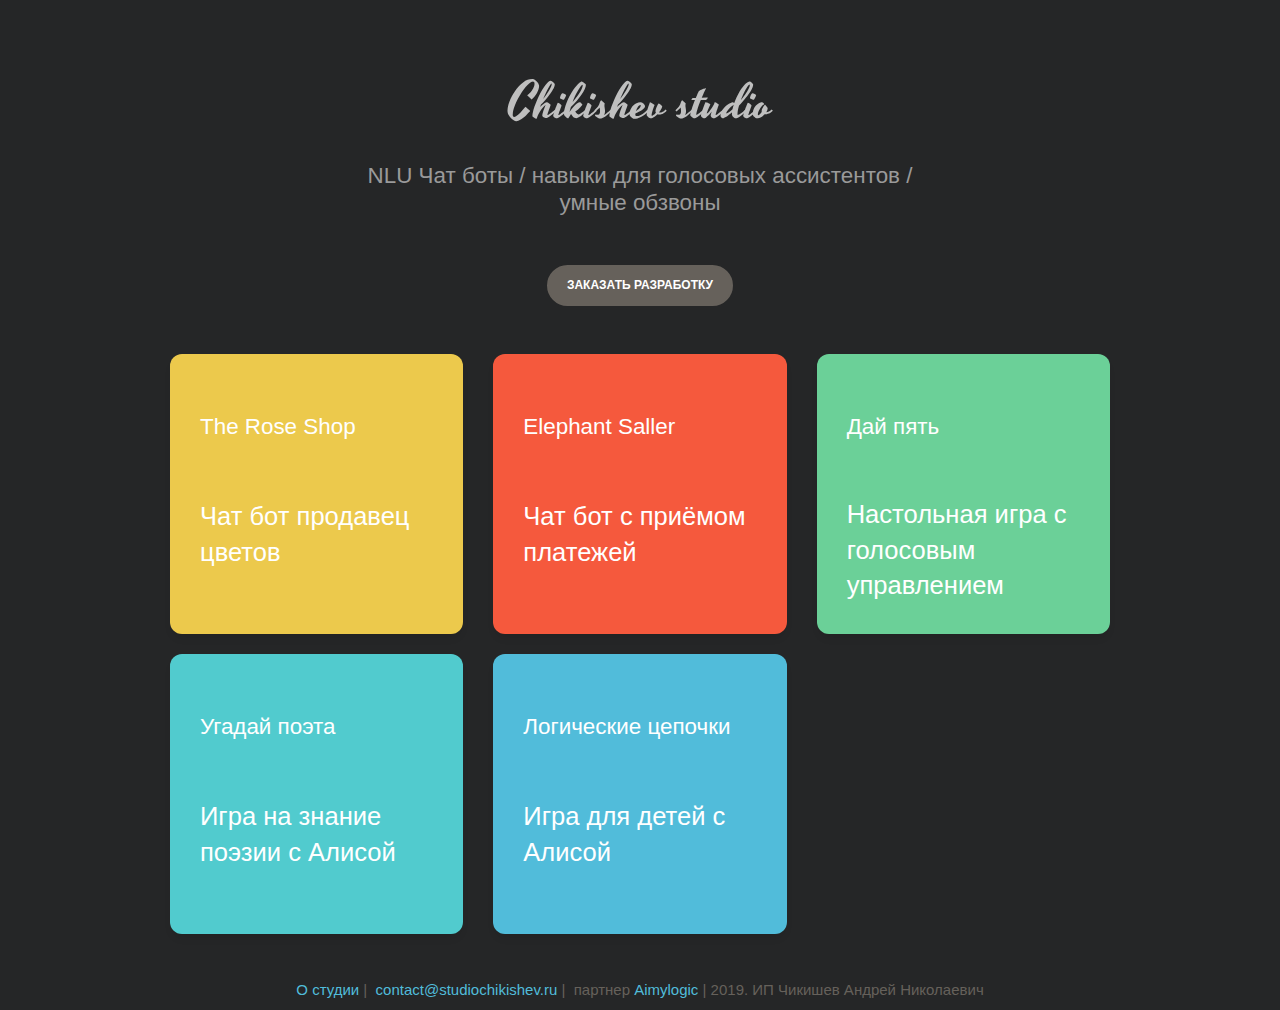
==== commit 5a0aa4a5: "rebranding" ====
--- a/index.html
+++ b/index.html
@@ -35,7 +35,7 @@
     <div class="row mt-5">
         <div class="col-md-8 ml-auto mr-auto text-center">
             <div class="brand">
-                <h1 class="text-center brand">Студия Чикишева</h1>
+                <h1 class="text-center brand">Chikishev studio</h1>
                 <h4 class="description"><b>NLU Чат боты / навыки для голосовых ассистентов / умные обзвоны</b></h4>
             </div>
             <form class="pt-5 pb-5" action="order.html">
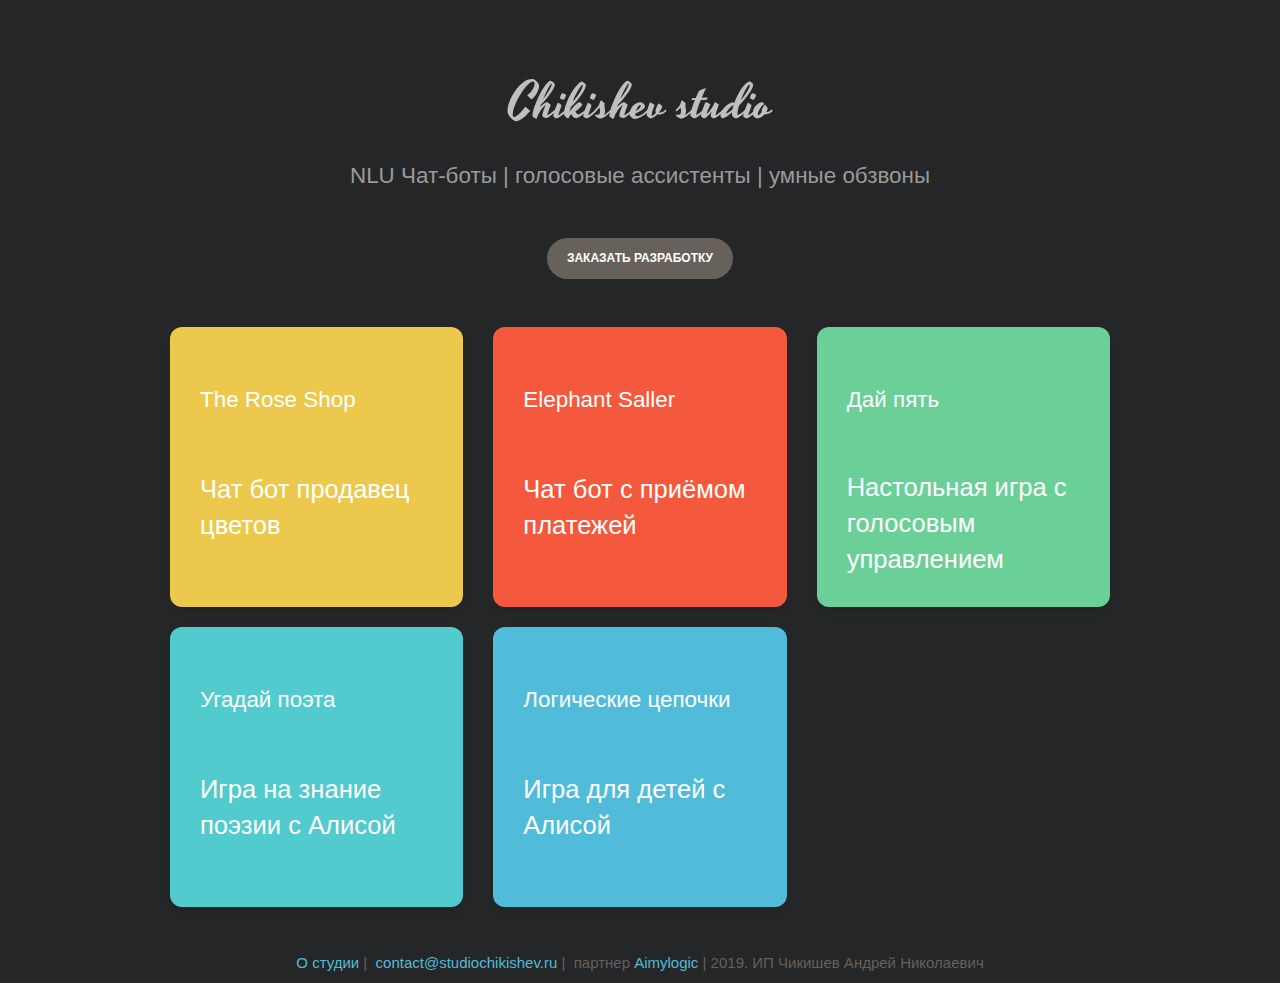
==== commit 44044aa1: "test" ====
--- a/index.html
+++ b/index.html
@@ -36,7 +36,7 @@
         <div class="col-md-8 ml-auto mr-auto text-center">
             <div class="brand">
                 <h1 class="text-center brand">Chikishev studio</h1>
-                <h4 class="description"><b>NLU Чат боты / навыки для голосовых ассистентов / умные обзвоны</b></h4>
+                <h4 class="description"><b>NLU Чат-боты | голосовые ассистенты | умные обзвоны</b></h4>
             </div>
             <form class="pt-5 pb-5" action="order.html">
                 <div class="btn-group">
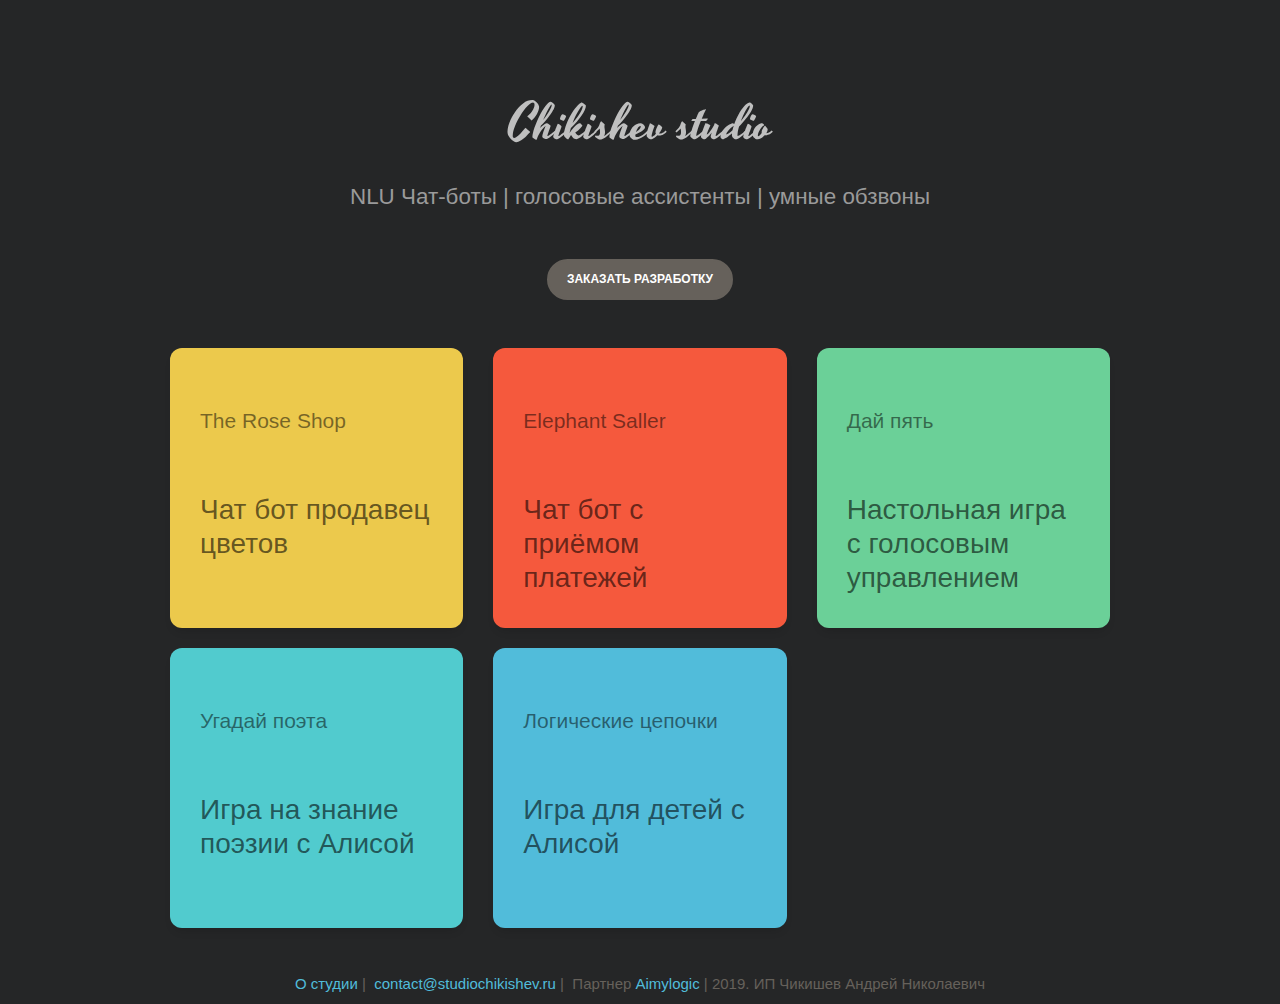
==== commit df8fd367: "edit style" ====
--- a/index.html
+++ b/index.html
@@ -4,8 +4,12 @@
     <meta charset="utf-8">
     <meta http-equiv="X-UA-Compatible" content="IE=edge,chrome=1">
     <meta name="viewport" content="width=device-width, initial-scale=1">
+    <meta name="keywords" content="Чат-боты">
+    <meta name="keywords" content="Заказать разработку">
+    <meta name="description" content="Разработка чат-ботов, навыков для голосовых ассистентов, боты для обзвонов">
+    <meta name="author" content="Andrey Chikishev">
 
-    <title>studiochikishev</title>
+    <title>Студия Чикишева</title>
 
     <!--<meta name="description" content="Принимайте платежи без сайта или через чат-ботов и голосовых ассистентов">-->
     <!--<meta name="image" content="/img/logo.png"/>-->
@@ -16,7 +20,7 @@
     <link href="css/animate.css" rel="stylesheet">
     <link href="css/main.css" rel="stylesheet">
     <link href="css/style.css" rel="stylesheet">
-
+    <link href="css/diff.css" rel="stylesheet">
     <!-- Global site tag (gtag.js) - Google Analytics -->
     <script async src="https://www.googletagmanager.com/gtag/js?id=UA-145269857-3"></script>
     <script>
@@ -31,6 +35,13 @@
 </head>
 
 <body>
+<li class="nav-item p-0">
+    <a class="nav-link" rel="tooltip" title="Follow us on Twitter" data-placement="bottom" href="https://twitter.com/" target="_blank">
+        <i class="fab fa-twitter"></i>
+        <p class="d-lg-none d-xl-none">Twitter</p>
+    </a>
+</li>
+
 <div class="container">
     <div class="row mt-5">
         <div class="col-md-8 ml-auto mr-auto text-center">
@@ -107,7 +118,7 @@
     <p>
         <a href="/about.html">О студии</a>&nbsp;|&nbsp;
         <a href="mailto:contact@studiochikishev.ru">contact@studiochikishev.ru</a>&nbsp;|&nbsp;
-        <a>партнер <a href="https://aimylogic.com/">Aimylogic</a></a> |
+        <a>Партнер <a href="https://aimylogic.com/">Aimylogic</a></a> |
         <a>2019. ИП Чикишев Андрей Николаевич</a>
     </p>
 </footer>
--- a/css/main.css
+++ b/css/main.css
@@ -101,4 +101,5 @@
 
 .card.red .btn-primary {
     background-color: #d64e35;
-}+}
+
--- a/css/diff.css
+++ b/css/diff.css
@@ -0,0 +1,24 @@
+/* Page: http://studiochikishev.ru/ */
+/* Exported via StyleURL (https://www.styleurl.app) */
+/* paper-kit.css */
+
+h3, .h3 {
+  font-size: 2em;
+  line-height: 1.2;
+}
+
+.title {
+  min-height: unset;
+}
+
+/* main.css */
+
+.card-pill {
+  color: rgba(0, 0, 0, 0.59);
+}
+
+.card-pill .title {
+  font-size: 1.5em;
+  color: rgba(0, 0, 0, 0.5);
+  font-weight: 400;
+}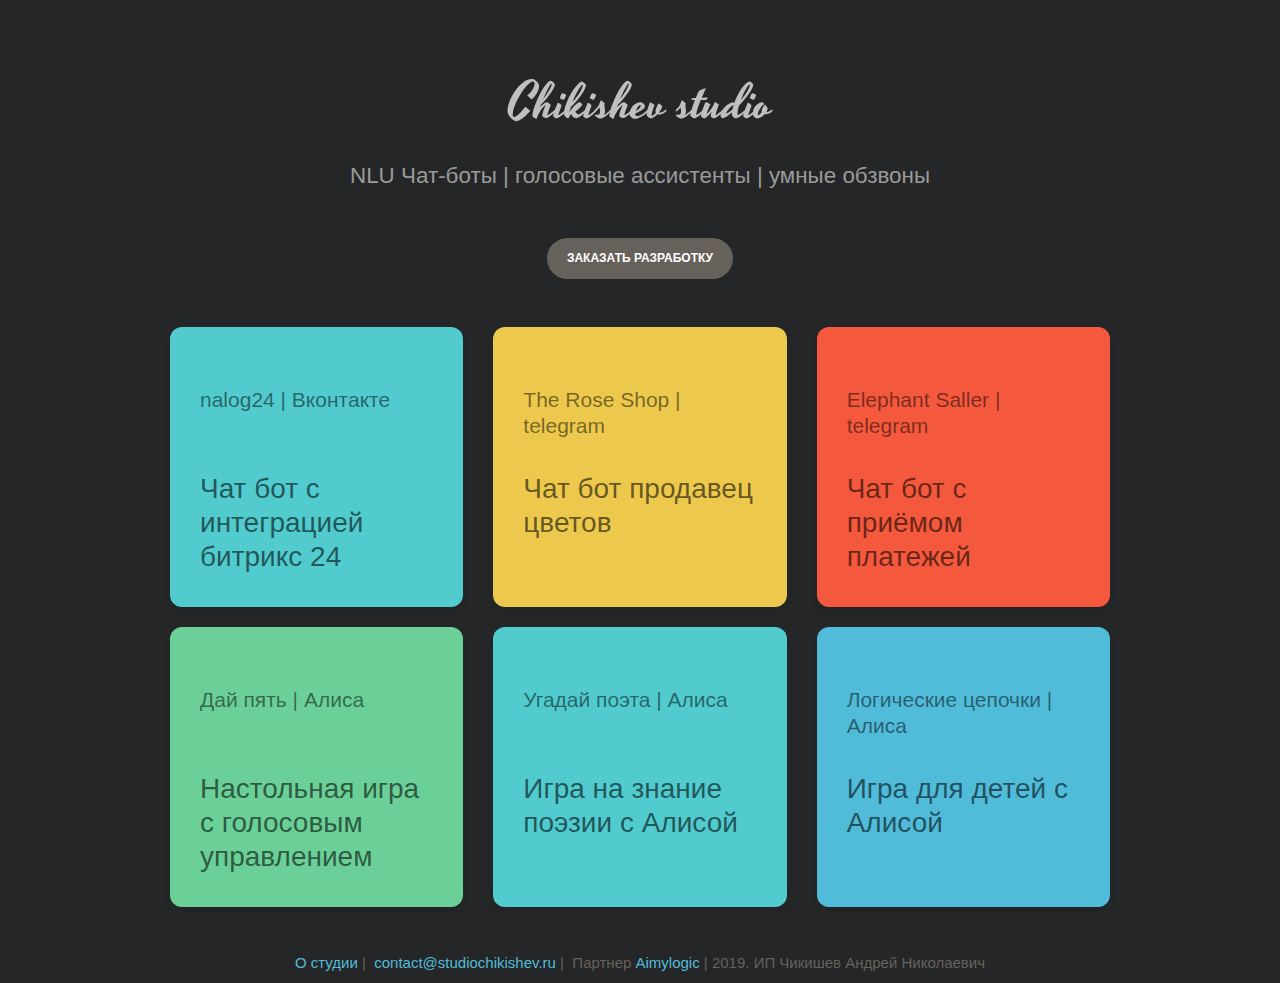
==== commit 624279de: "add nalog24" ====
--- a/index.html
+++ b/index.html
@@ -10,9 +10,6 @@
     <meta name="author" content="Andrey Chikishev">
 
     <title>Студия Чикишева</title>
-
-    <!--<meta name="description" content="Принимайте платежи без сайта или через чат-ботов и голосовых ассистентов">-->
-    <!--<meta name="image" content="/img/logo.png"/>-->
 
     <link href="css/bootstrap.min.css" rel="stylesheet">
     <link href="css/nucleo-icons.css" rel="stylesheet">
@@ -35,12 +32,6 @@
 </head>
 
 <body>
-<li class="nav-item p-0">
-    <a class="nav-link" rel="tooltip" title="Follow us on Twitter" data-placement="bottom" href="https://twitter.com/" target="_blank">
-        <i class="fab fa-twitter"></i>
-        <p class="d-lg-none d-xl-none">Twitter</p>
-    </a>
-</li>
 
 <div class="container">
     <div class="row mt-5">
@@ -62,53 +53,53 @@
     <div id="page">
         <div class="row">
             <div class="col-lg-4">
-                <a href="https://telegram.me/flowerstestchikishev_bot">
+                <a href="https://vk.com/nalog24.online" target="_blank">
+                    <div class="card card-body card-pill wave">
+                        <h4 class="title">nalog24 | Вконтакте</h4>
+                        <h3><span>Чат бот с интеграцией битрикс 24</span></h3>
+                    </div>
+                </a>
+            </div>
+            <div class="col-lg-4">
+                <a href="https://telegram.me/flowerstestchikishev_bot" target="_blank">
                     <div class="card card-body card-pill yellow">
-                        <h4 class="title">The Rose Shop</h4>
+                        <h4 class="title">The Rose Shop | telegram</h4>
                         <h3><span>Чат бот продавец цветов</span></h3>
                     </div>
                 </a>
             </div>
             <div class="col-lg-4">
-                <a href="https://telegram.me/my_shi_bot">
+                <a href="https://telegram.me/my_shi_bot" target="_blank">
                     <div class="card card-body card-pill red">
-                        <h4 class="title">Elephant Saller</h4>
+                        <h4 class="title">Elephant Saller | telegram</h4>
                         <h3><span>Чат бот с приёмом платежей</span></h3>
                     </div>
                 </a>
             </div>
             <div class="col-lg-4">
-                <a href="https://dialogs.yandex.ru/store/skills/fc20138f-daj-5">
+                <a href="https://dialogs.yandex.ru/store/skills/fc20138f-daj-5" target="_blank">
                     <div class="card card-body card-pill green">
-                        <h4 class="title">Дай пять</h4>
+                        <h4 class="title">Дай пять | Алиса</h4>
                         <h3><span>Настольная игра с голосовым управлением</span></h3>
                     </div>
                 </a>
             </div>
             <div class="col-lg-4">
-                <a href="https://dialogs.yandex.ru/store/skills/5841ddd6-ugadaj-poeta">
+                <a href="https://dialogs.yandex.ru/store/skills/5841ddd6-ugadaj-poeta" target="_blank">
                     <div class="card card-body card-pill wave">
-                        <h4 class="title">Угадай поэта</h4>
+                        <h4 class="title">Угадай поэта | Алиса</h4>
                         <h3><span>Игра на знание поэзии с Алисой</span></h3>
                     </div>
                 </a>
             </div>
             <div class="col-lg-4">
-                <a href="https://dialogs.yandex.ru/store/skills/9e7486e7-logicheskie-cepoch">
+                <a href="https://dialogs.yandex.ru/store/skills/9e7486e7-logicheskie-cepoch" target="_blank">
                     <div class="card card-body card-pill blue">
-                        <h4 class="title">Логические цепочки</h4>
+                        <h4 class="title">Логические цепочки | Алиса</h4>
                         <h3><span>Игра для детей с Алисой</span></h3>
                     </div>
                 </a>
             </div>
-            <!--<div class="col-lg-4">
-                <a href="#">
-                    <div class="card card-body card-pill yellow">
-                        <h4 class="title">тест 6.11</h4>
-                        <h2><span>2</span>&nbsp;<i class="fa fa-ruble"></i></h2>
-                    </div>
-                </a>
-            </div>-->
         </div>
     </div>
 </div>
--- a/css/main.css
+++ b/css/main.css
@@ -49,6 +49,7 @@
     padding: 30px;
 }
 
+
 .card-pill.reverted {
     color: #a8a8a8;
 }
@@ -57,6 +58,7 @@
     height: 40px;
     color: #fff;
 }
+
 
 .card.default, .card.blue {
     background-color: #51bcda;
